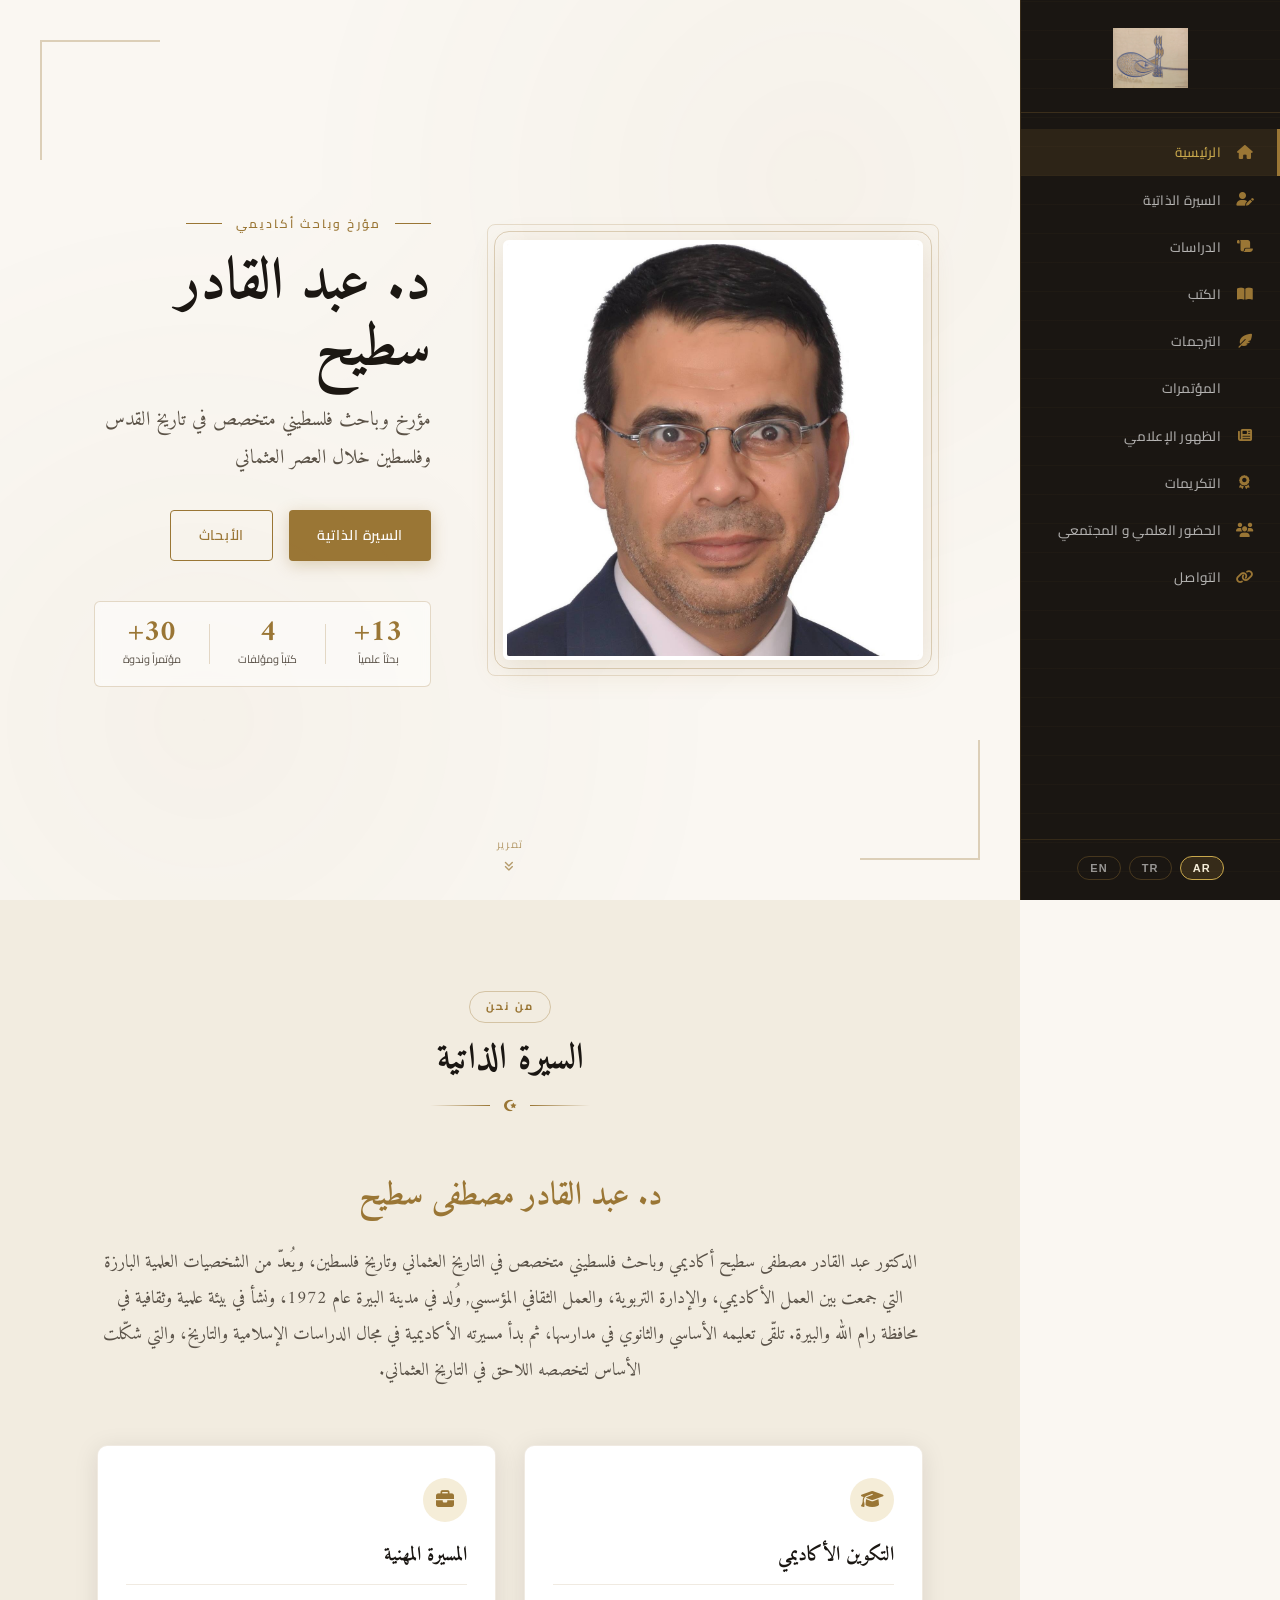
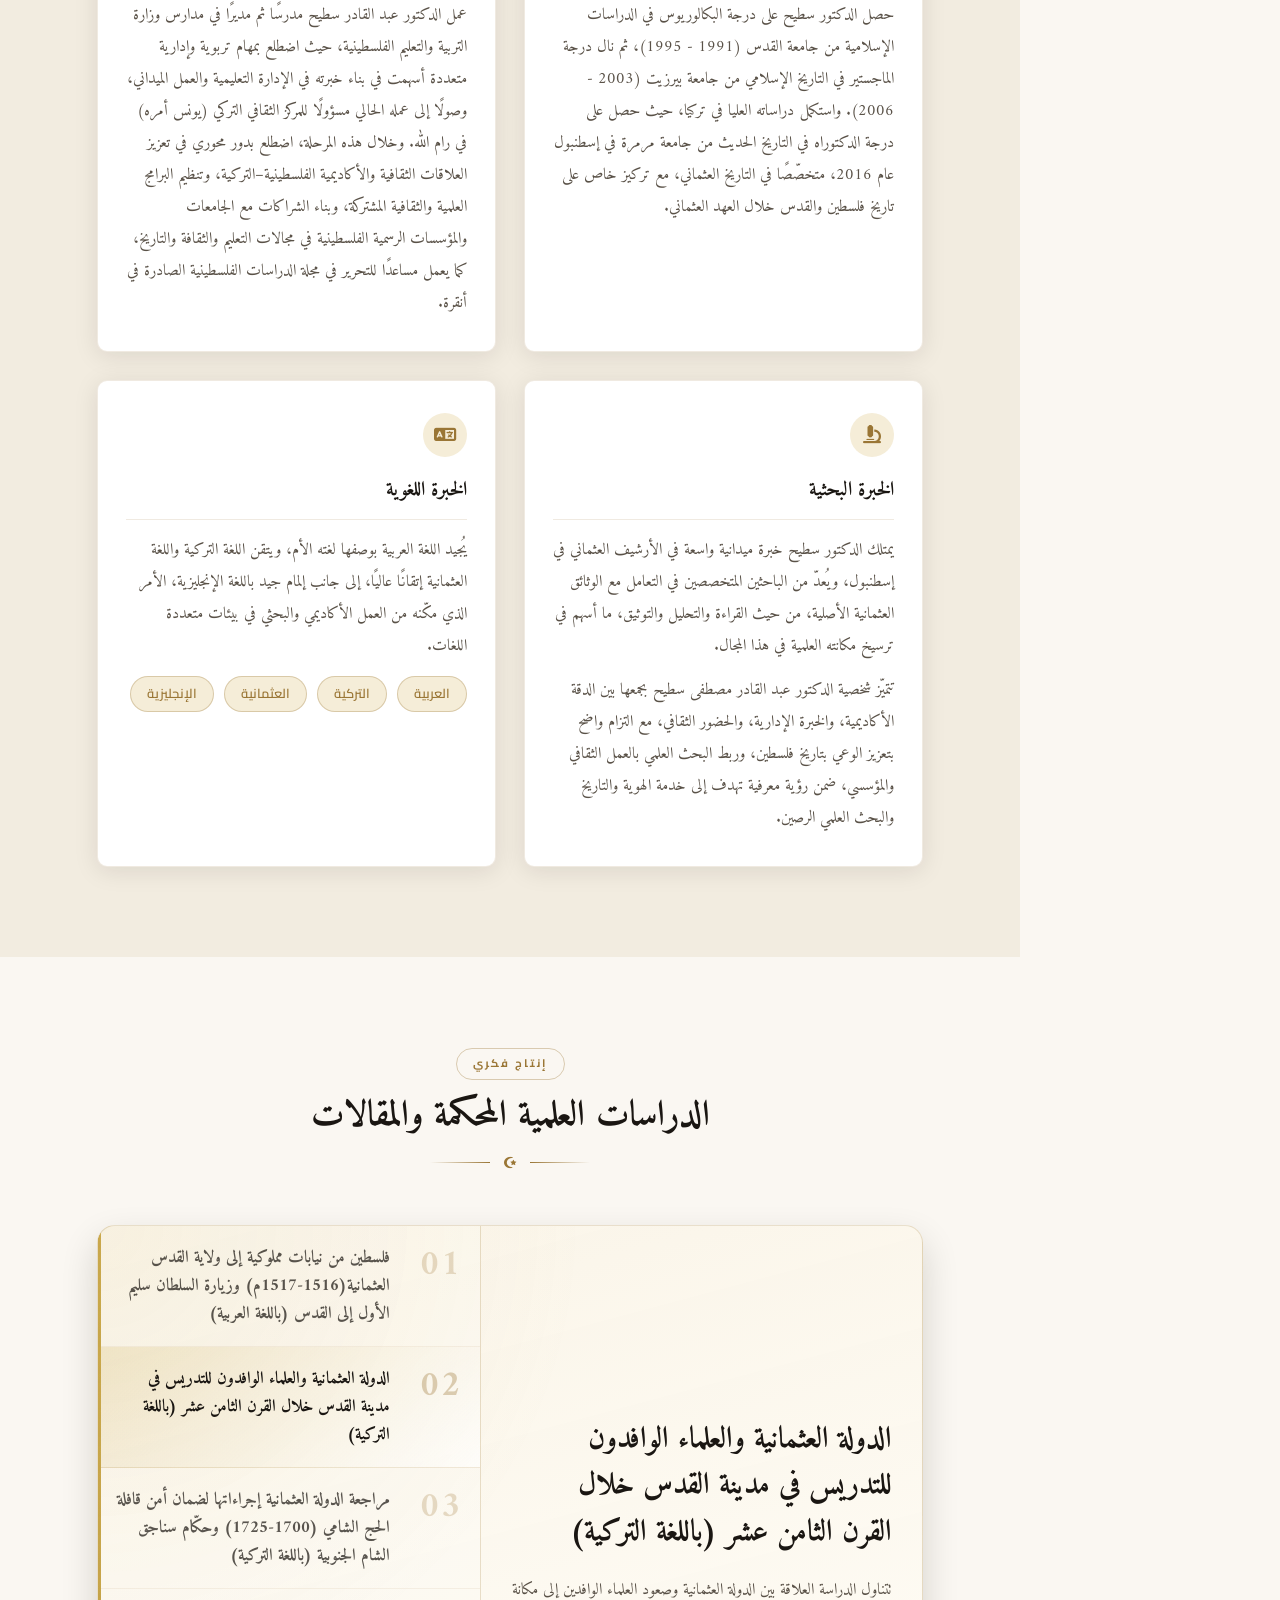
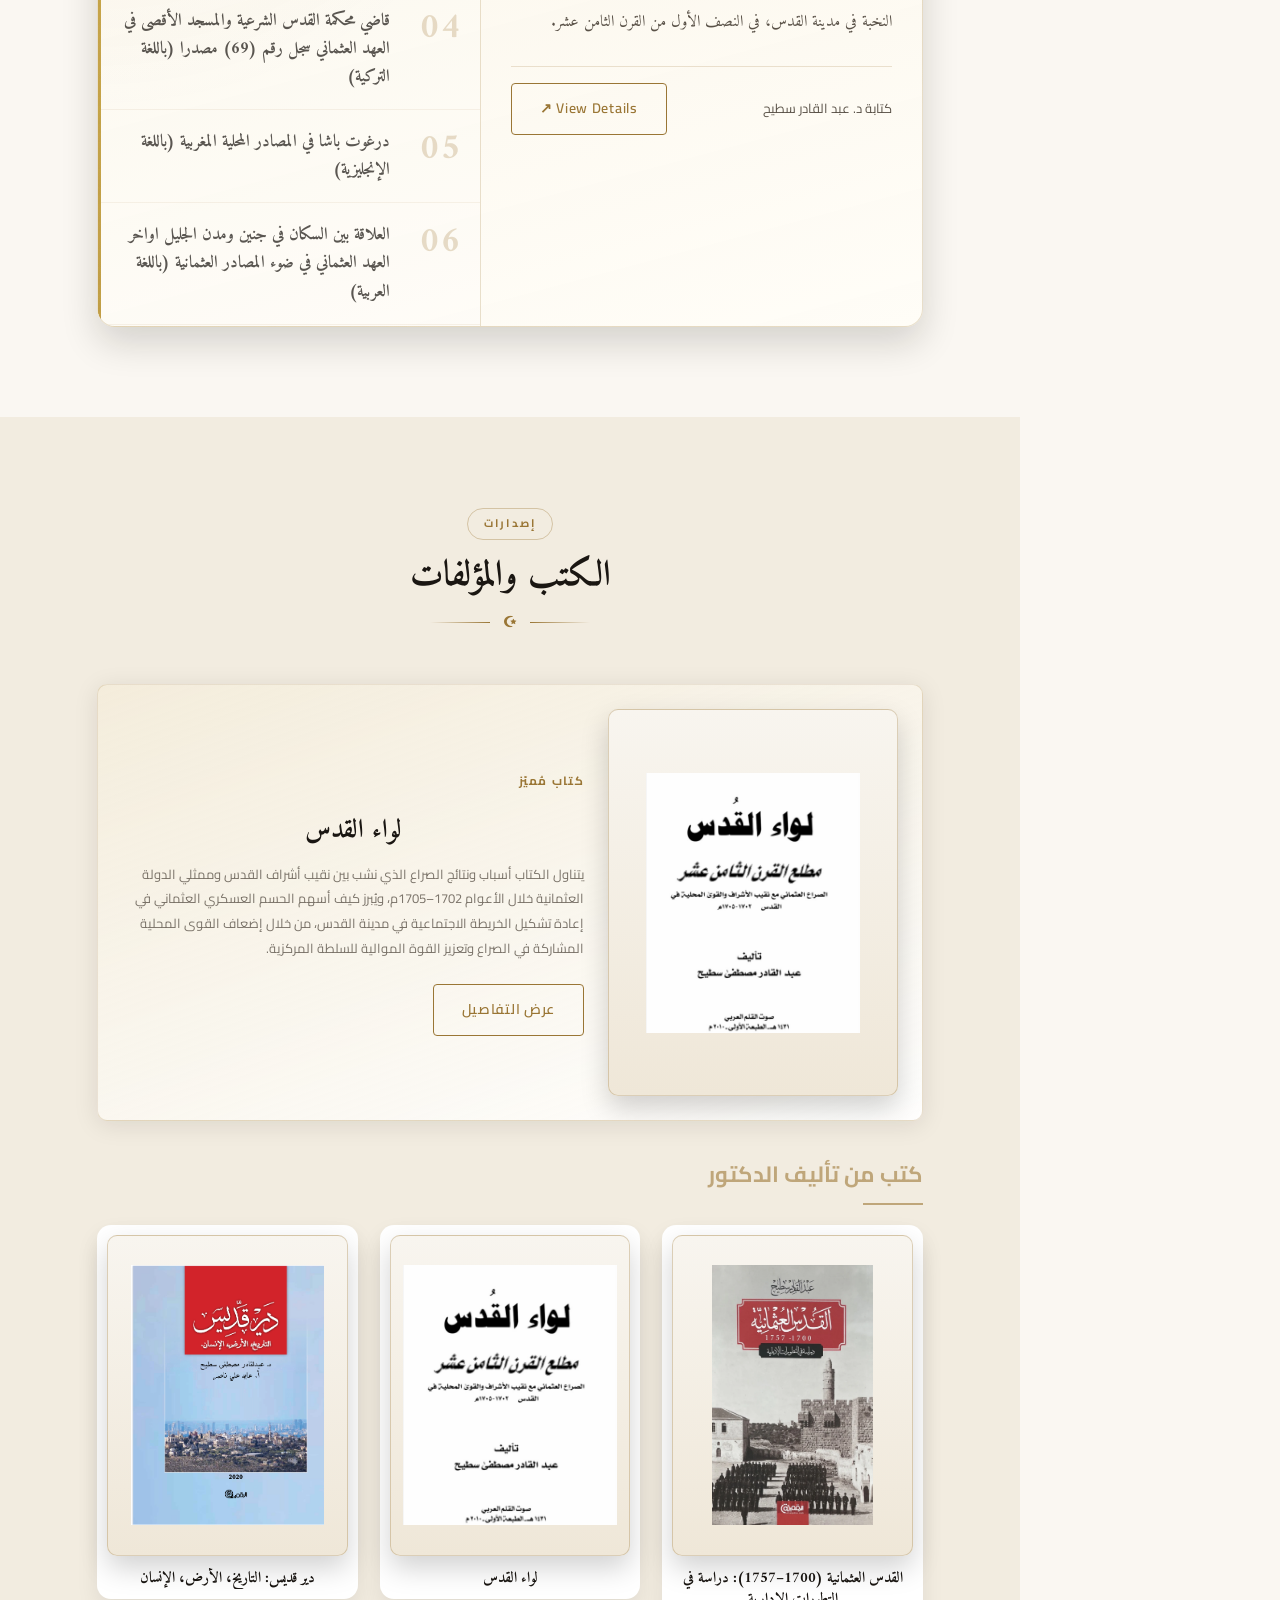
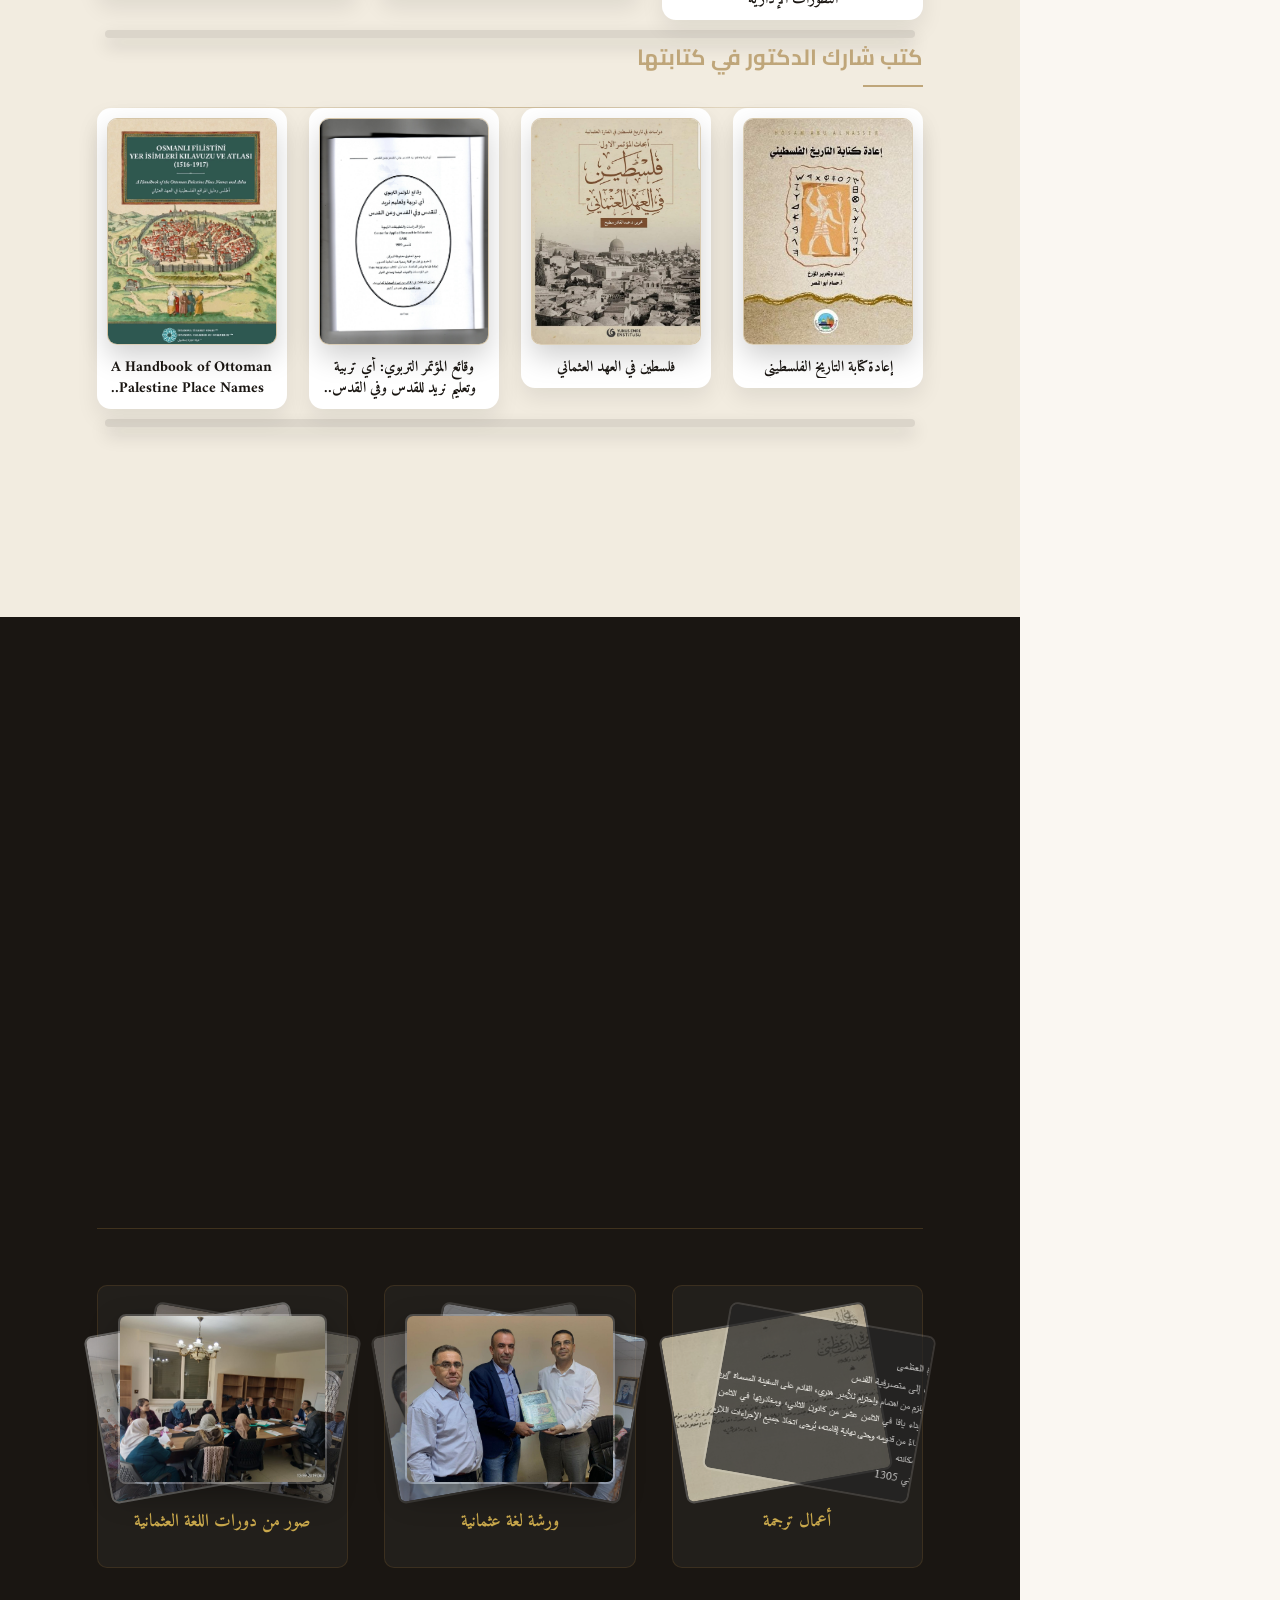
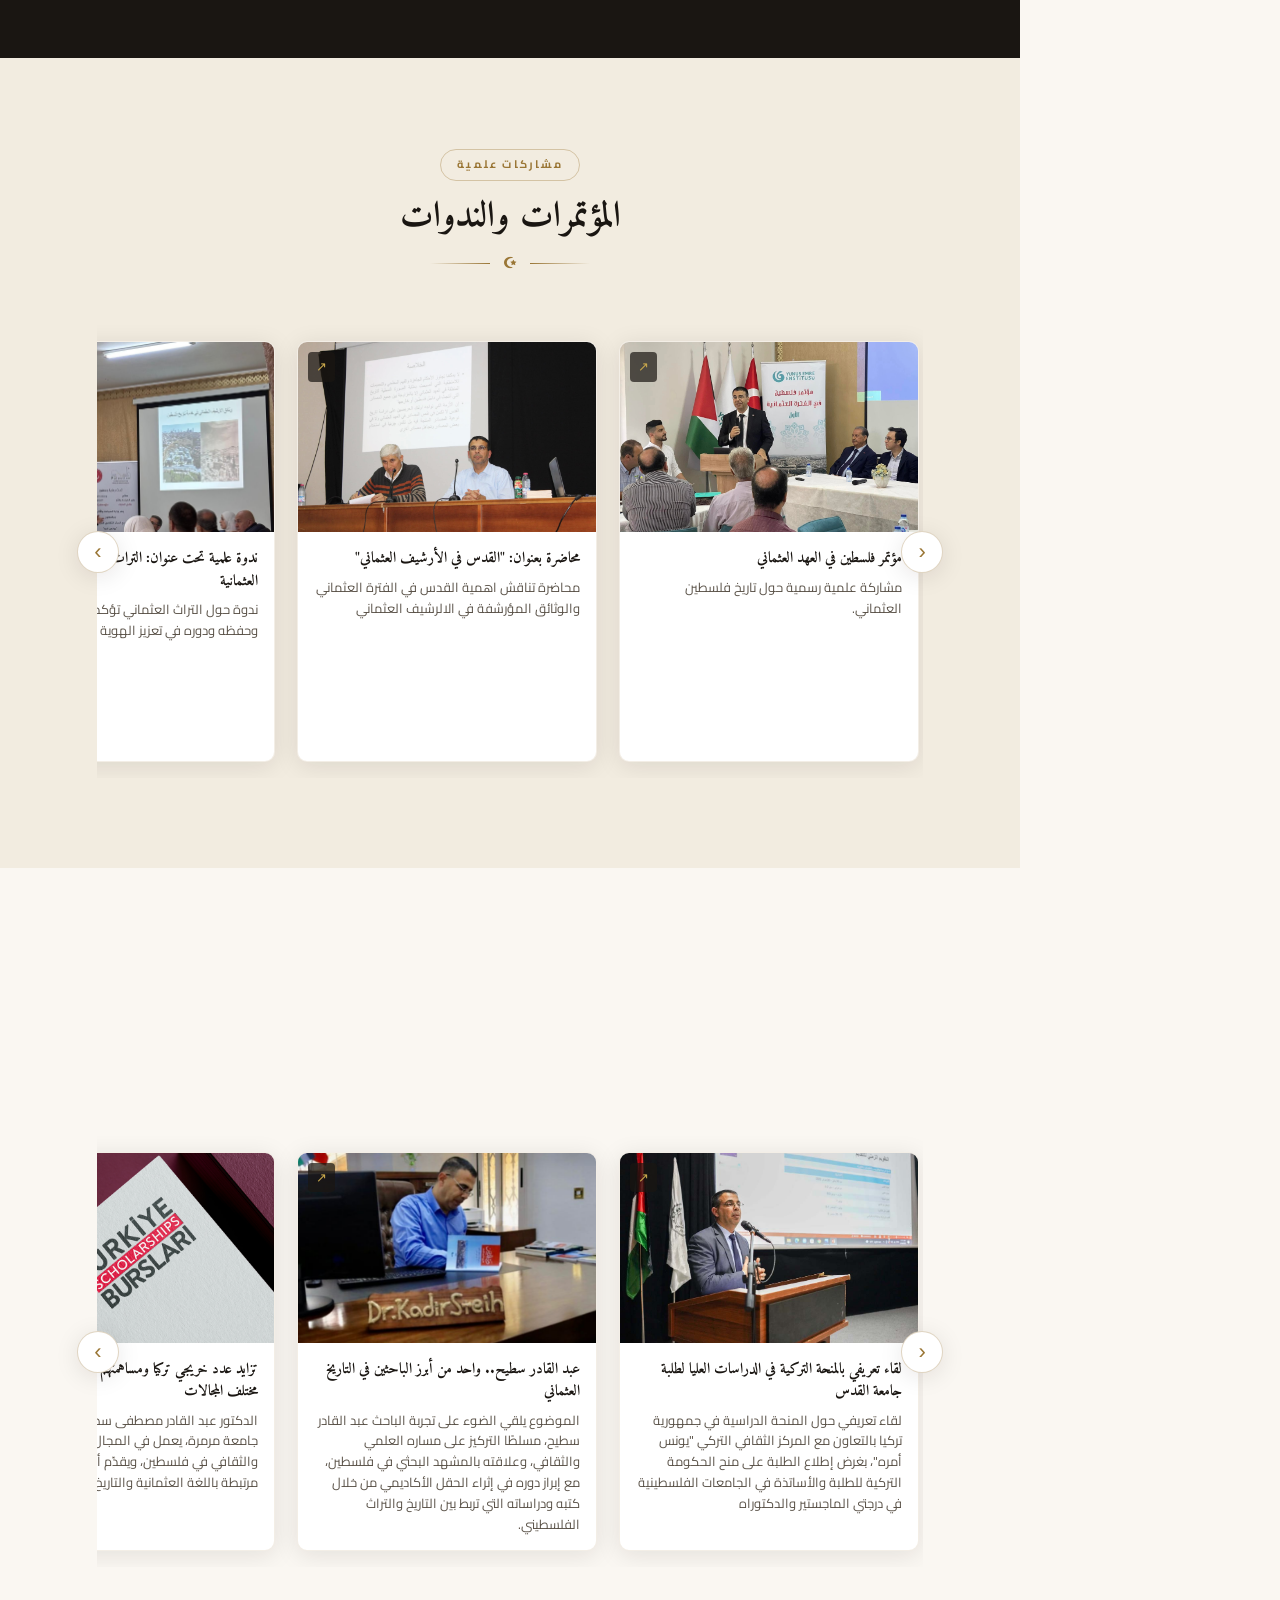
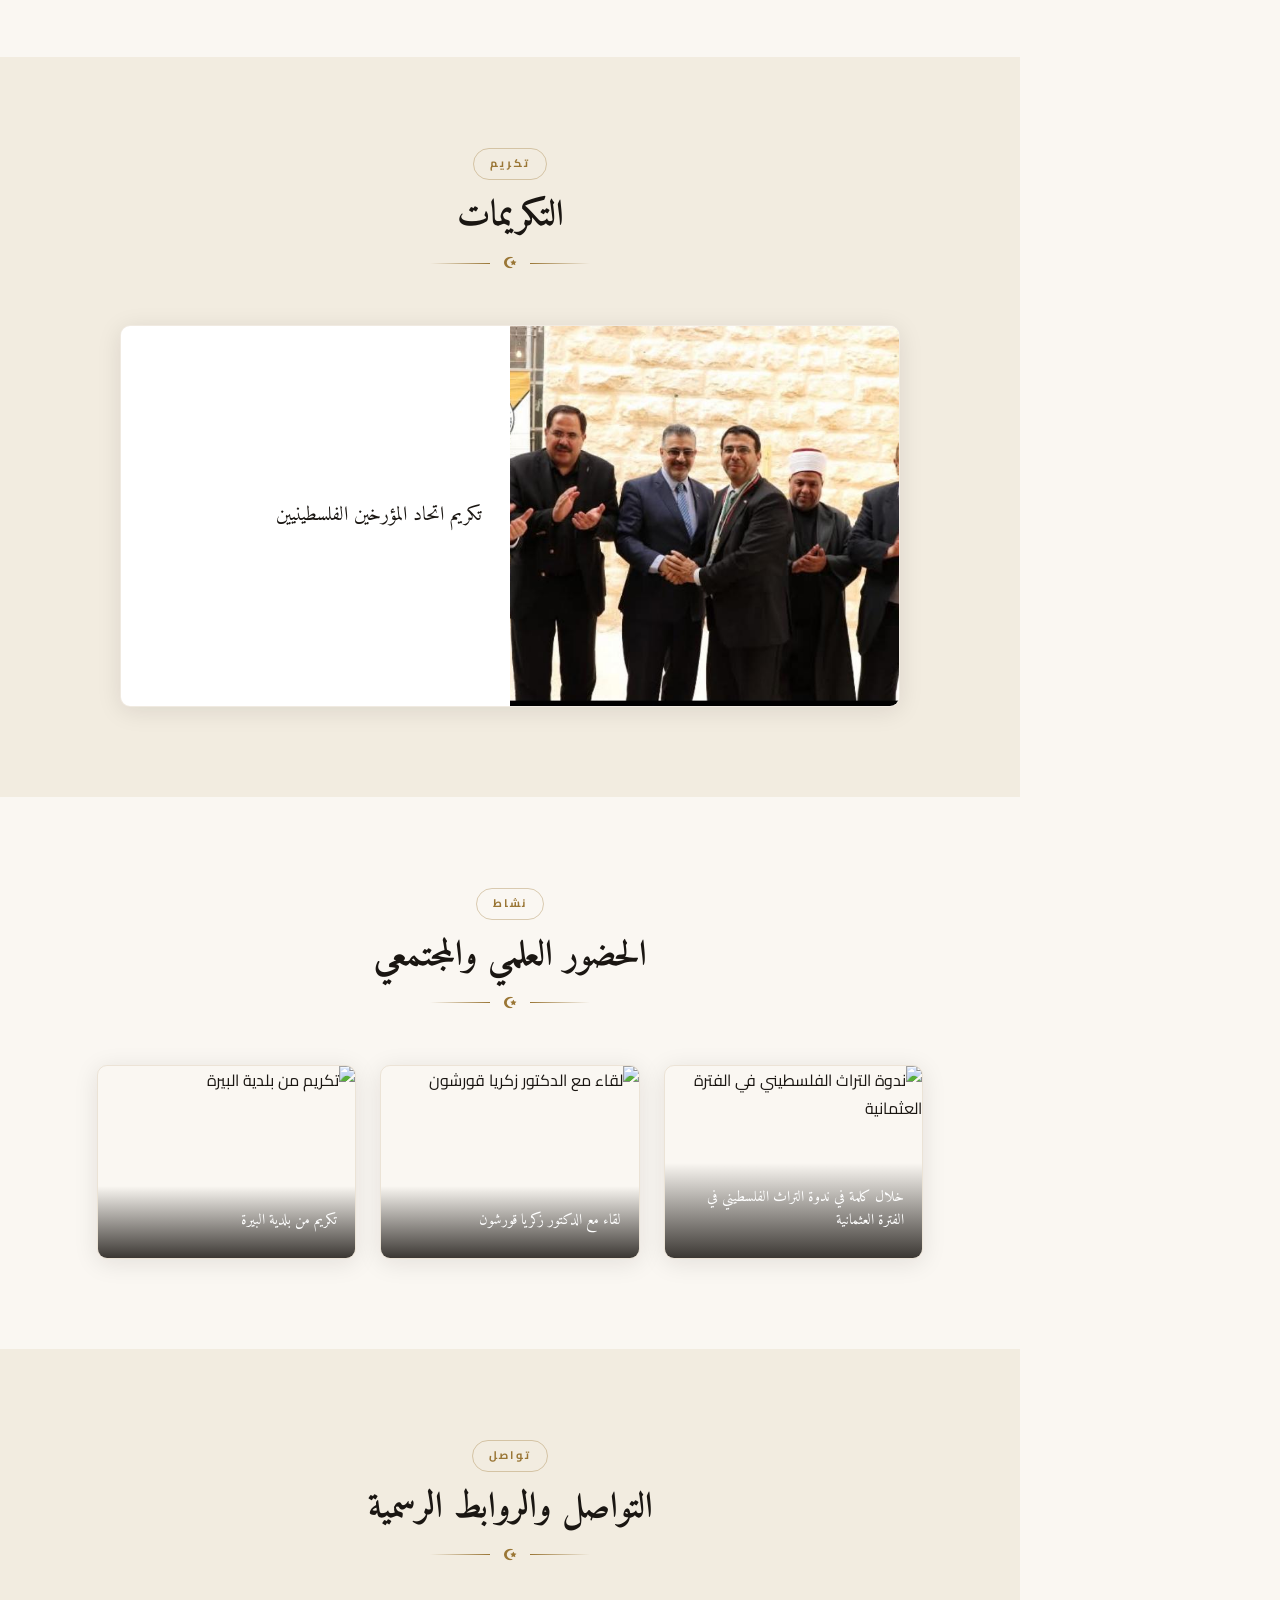
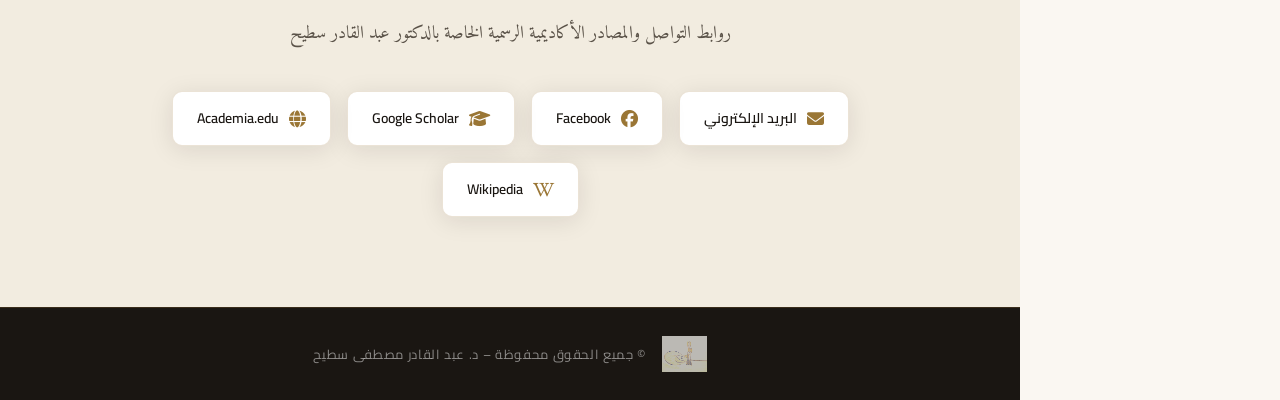
==== ar/index.html @ 8f047064 "abdalqadersteih" ====
<!DOCTYPE html>
<html lang="ar" dir="rtl">
<head>
  <meta charset="UTF-8">
  <meta name="viewport" content="width=device-width, initial-scale=1.0">
  <base href="../">
  <meta name="description" content="الموقع الرسمي للدكتور عبد القادر مصطفى سطيح، الباحث الفلسطيني المتخصص في التاريخ العثماني وتاريخ القدس وفلسطين.">
  <meta name="robots" content="index, follow">
  <meta name="keywords" content="عبد القادر سطيح, فلسطين, تاريخ, مؤرخ">
  <meta name="author" content="Dr Abdalqader Mustafa Steih">
  <link rel="icon" href="assets/favicon.ico">
  <title>د. عبد القادر مصطفى سطيح | باحث في التاريخ العثماني</title>
  <meta property="og:title" content="د. عبد القادر مصطفى سطيح">
  <meta property="og:description" content="باحث فلسطيني متخصص في التاريخ العثماني وتاريخ القدس وفلسطين.">
  <meta property="og:type" content="website">
  <meta property="og:image" content="https://upload.wikimedia.org/wikipedia/commons/thumb/6/62/Abdalqader_steih.jpg/330px-Abdalqader_steih.jpg">
  <meta property="og:url" content="https://abdalqadersteih.com/">
  <meta property="og:site_name" content="Dr Abdalqader Steih">
  <meta property="og:locale" content="ar_AR">
  <link rel="canonical" href="https://abdalqadersteih.com/">
  <link rel="alternate" hreflang="ar" href="https://abdalqadersteih.com/">
  <link rel="alternate" hreflang="en" href="https://abdalqadersteih.com/en/">
  <link rel="alternate" hreflang="tr" href="https://abdalqadersteih.com/tr/">
  <link rel="alternate" hreflang="x-default" href="https://abdalqadersteih.com/">
  <meta name="twitter:card" content="summary_large_image">
  <meta name="twitter:title" content="د. عبد القادر مصطفى سطيح | باحث في التاريخ العثماني">
  <meta name="twitter:description" content="الموقع الرسمي للدكتور عبد القادر مصطفى سطيح، الباحث الفلسطيني المتخصص في التاريخ العثماني وتاريخ القدس وفلسطين.">
  <meta name="twitter:image" content="https://upload.wikimedia.org/wikipedia/commons/thumb/6/62/Abdalqader_steih.jpg/330px-Abdalqader_steih.jpg">
  <link rel="stylesheet" href="https://cdnjs.cloudflare.com/ajax/libs/font-awesome/6.5.1/css/all.min.css">
  <link rel="preconnect" href="https://fonts.googleapis.com">
  <link rel="preconnect" href="https://fonts.gstatic.com" crossorigin>
  <link href="https://fonts.googleapis.com/css2?family=Amiri:ital,wght@0,400;0,700;1,400&family=Cairo:wght@300;400;600;700&display=swap" rel="stylesheet">
   <link rel="stylesheet" href="css/style.css">

    <script type="application/ld+json">
  {
    "@context": "https://schema.org",
    "@type": "Person",
    "name": "د. عبد القادر مصطفى سطيح",
    "alternateName": "Dr Abdalqader Mustafa Steih",
    "jobTitle": "مؤرخ وباحث في التاريخ العثماني",
    "description": "مؤرخ فلسطيني متخصص في التاريخ العثماني وتاريخ القدس وفلسطين.",
    "birthDate": "1972",
    "birthPlace": "Al-Bireh, Palestine",
    "worksFor": {
      "@type": "Organization",
      "name": "Yunus Emre Institute"
    },
    "knowsLanguage": ["Arabic", "Turkish", "Ottoman Turkish", "English"],
    "sameAs": ["https://marmara.academia.edu/AbdalqaderSteih","https://www.researchgate.net/scientific-contributions/Abdalqader-Steih-2304380427", "https://scholar.google.com/citations?user=nnhFg1UAAAAJ&hl" , "https://ar.wikipedia.org/wiki/%D8%B9%D8%A8%D8%AF_%D8%A7%D9%84%D9%82%D8%A7%D8%AF%D8%B1_%D9%85%D8%B5%D8%B7%D9%81%D9%89_%D8%B9%D8%A8%D8%AF%D8%A7%D9%84%D9%84%D9%87_%D8%B3%D8%B7%D9%8A%D8%AD"]

    "url": "https://abdalqadersteih.com/ar/"
  }
  </script>
  <script>
  window.__SITE_LOCALE = "ar";
</script>

</head>

<body class="locale-pending">

<!-- ================= SIDEBAR NAV ================= -->
<aside class="sidebar" id="sidebar">
  <div class="sidebar-brand">
    <img src="assets/tagra.webp" loading="lazy" alt="Ottoman Tughra" class="sidebar-tughra">
  </div>

  <nav class="sidebar-nav">
    <a href="#hero" class="nav-link active" data-section="hero">
      <span class="nav-icon"><i class="fa-solid fa-house"></i></span>
      <span class="nav-label" data-key="nav_home">الرئيسية</span>
    </a>
    <a href="#biography" class="nav-link" data-section="biography">
      <span class="nav-icon"><i class="fa-solid fa-user-pen"></i></span>
      <span class="nav-label" data-key="nav_bio">السيرة الذاتية</span>
    </a>
    <a href="#research" class="nav-link" data-section="research">
      <span class="nav-icon"><i class="fa-solid fa-scroll"></i></span>
      <span class="nav-label" data-key="nav_research">الدراسات</span>
    </a>
    <a href="#books" class="nav-link" data-section="books">
      <span class="nav-icon"><i class="fa-solid fa-book-open"></i></span>
      <span class="nav-label" data-key="nav_books">الكتب</span>
    </a>
    <a href="#ottoman-workshops" class="nav-link" data-section="ottoman-workshops">
      <span class="nav-icon"><i class="fa-solid fa-feather-pointed"></i></span>
      <span class="nav-label" data-key="nav_ottoman">الترجمات</span>
    </a>
    <a href="#conferences" class="nav-link" data-section="conferences">
      <span class="nav-icon"><i class="fa-solid fa-podium"></i></span>
      <span class="nav-label" data-key="nav_conf">المؤتمرات</span>
    </a>
    <a href="#participations" class="nav-link" data-section="participations">
      <span class="nav-icon"><i class="fa-solid fa-newspaper"></i></span>
      <span class="nav-label" data-key="nav_media">الظهور الإعلامي</span>
    </a>
    <a href="#media" class="nav-link" data-section="media">
      <span class="nav-icon"><i class="fa-solid fa-award"></i></span>
      <span class="nav-label" data-key="nav_awards">التكريمات</span>
    </a>
    <a href="#activity" class="nav-link" data-section="activity">
      <span class="nav-icon"><i class="fa-solid fa-users"></i></span>
      <span class="nav-label" data-key="nav_activity">الحضور العلمي و المجتمعي</span>
    </a>
    <a href="#contact" class="nav-link" data-section="contact">
      <span class="nav-icon"><i class="fa-solid fa-link"></i></span>
      <span class="nav-label" data-key="nav_contact">التواصل</span>
    </a>
  </nav>

  <div class="sidebar-lang">
    <button class="lang" data-lang="ar">AR</button>
    <button class="lang" data-lang="tr">TR</button>
    <button class="lang" data-lang="en">EN</button>
  </div>
</aside>

<!-- Mobile topbar -->
<header class="topbar" id="topbar">
  <button class="burger" id="burgerBtn" aria-label="القائمة">
    <span></span><span></span><span></span>
  </button>
  <img src="assets/tagra.webp" loading="lazy" alt="Ottoman Tughra" class="topbar-logo">
  <div class="topbar-lang">
    <button class="lang" data-lang="ar">AR</button>
    <button class="lang" data-lang="tr">TR</button>
    <button class="lang" data-lang="en">EN</button>
  </div>
</header>

<!-- Mobile overlay -->
<div class="sidebar-overlay" id="sidebarOverlay"></div>

<!-- ================= MAIN WRAPPER ================= -->
<main class="main-content" id="mainContent">

<!-- ================= Hero ================= -->
<section id="hero" class="page-section hero-section">
  <div class="hero-bg-pattern"></div>
  <div class="container hero-grid">
    <div class="hero-image reveal-zoom">
      <div class="hero-image-frame">
        <img src="assets/abdalqader steih.webp" loading="lazy" alt="د. عبد القادر سطيح">
      </div>
      <div class="hero-image-ornament"></div>
    </div>
    <div class="hero-content reveal">
      <div class="hero-pretitle">
        <span class="ornament-line"></span>
        <span data-key="hero_pretitle">مؤرخ وباحث أكاديمي</span>
        <span class="ornament-line"></span>
      </div>
      <h1 data-key="hero_name">د. عبد القادر سطيح</h1>
      <p data-key="hero_desc">مؤرخ وباحث فلسطيني متخصص في تاريخ القدس وفلسطين خلال العصر العثماني</p>
      <div class="hero-cta">
        <a href="#biography" class="btn-gold">السيرة الذاتية</a>
        <a href="#research" class="btn-outline">الأبحاث</a>
      </div>
      <div class="hero-stats">
        <div class="stat-item">
          <span class="stat-num">13+</span>
          <span class="stat-lbl">بحثاً علمياً</span>
        </div>
        <div class="stat-divider"></div>
        <div class="stat-item">
          <span class="stat-num">4</span>
          <span class="stat-lbl">كتباً ومؤلفات</span>
        </div>
        <div class="stat-divider"></div>
        <div class="stat-item">
          <span class="stat-num">30+</span>
          <span class="stat-lbl">مؤتمراً وندوة</span>
        </div>
      </div>
    </div>
  </div>
  <div class="scroll-hint">
    <span>تمرير</span>
    <i class="fa-solid fa-angles-down"></i>
  </div>
</section>

<!-- ================= Biography ================= -->
<section id="biography" class="page-section biography-section">
  <div class="section-header reveal">
    <span class="section-tag" data-key="bio_tag">من نحن</span>
    <h2 class="section-title" data-key="bio_title">السيرة الذاتية</h2>
    <div class="title-ornament"><span></span><i class="fa-solid fa-star-and-crescent"></i><span></span></div>
  </div>

  <div class="bio-container">
    <div class="bio-intro-block reveal">
      <h3 class="bio-name" data-key="bio_name">د. عبد القادر مصطفى سطيح</h3>
      <p data-key="bio_intro_1">
        الدكتور عبد القادر مصطفى سطيح أكاديمي وباحث فلسطيني متخصص في التاريخ العثماني وتاريخ فلسطين، ويُعدّ من الشخصيات العلمية البارزة التي جمعت بين العمل الأكاديمي، والإدارة التربوية، والعمل الثقافي المؤسسي,
        وُلد في مدينة البيرة عام 1972، ونشأ في بيئة علمية وثقافية في محافظة رام الله والبيرة. تلقّى تعليمه الأساسي والثانوي في مدارسها، ثم بدأ مسيرته الأكاديمية في مجال الدراسات الإسلامية والتاريخ، والتي شكّلت الأساس لتخصصه اللاحق في التاريخ العثماني.
      </p>
    </div>

    <div class="bio-cards-grid">
      <div class="bio-card reveal-left">
        <div class="bio-card-icon"><i class="fa-solid fa-graduation-cap"></i></div>
        <h4 data-key="bio_academic_title">التكوين الأكاديمي</h4>
        <p data-key="bio_academic_text">
          حصل الدكتور سطيح على درجة البكالوريوس في الدراسات الإسلامية من جامعة القدس (1991 - 1995)، ثم نال درجة الماجستير في التاريخ الإسلامي من جامعة بيرزيت (2003 - 2006). واستكمل دراساته العليا في تركيا، حيث حصل على درجة الدكتوراه في التاريخ الحديث من جامعة مرمرة في إسطنبول عام 2016، متخصّصًا في التاريخ العثماني، مع تركيز خاص على تاريخ فلسطين والقدس خلال العهد العثماني.
        </p>
      </div>

      <div class="bio-card reveal">
        <div class="bio-card-icon"><i class="fa-solid fa-briefcase"></i></div>
        <h4 data-key="bio_career_title">المسيرة المهنية</h4>
        <p data-key="bio_career_1">
         عمل الدكتور عبد القادر سطيح مدرسًا ثم مديرًا في مدارس وزارة التربية والتعليم الفلسطينية، حيث اضطلع بمهام تربوية وإدارية متعددة أسهمت في بناء خبرته في الإدارة التعليمية والعمل الميداني، وصولًا إلى عمله الحالي مسؤولًا للمركز الثقافي التركي (يونس أمره) في رام الله. وخلال هذه المرحلة، اضطلع بدور محوري في تعزيز العلاقات الثقافية والأكاديمية الفلسطينية–التركية، وتنظيم البرامج العلمية والثقافية المشتركة، وبناء الشراكات مع الجامعات والمؤسسات الرسمية الفلسطينية في مجالات التعليم والثقافة والتاريخ، كما يعمل مساعدًا للتحرير في مجلة الدراسات الفلسطينية الصادرة في أنقرة.
        </p>
      </div>

      <div class="bio-card reveal-right">
        <div class="bio-card-icon"><i class="fa-solid fa-microscope"></i></div>
        <h4 data-key="bio_research_title">الخبرة البحثية</h4>
        <p data-key="bio_research_1">
          يمتلك الدكتور سطيح خبرة ميدانية واسعة في الأرشيف العثماني في إسطنبول، ويُعدّ من الباحثين المتخصصين في التعامل مع الوثائق العثمانية الأصلية، من حيث القراءة والتحليل والتوثيق، ما أسهم في ترسيخ مكانته العلمية في هذا المجال.
        </p>
        <p data-key="bio_profile_text">
          تتميّز شخصية الدكتور عبد القادر مصطفى سطيح بجمعها بين الدقة الأكاديمية، والخبرة الإدارية، والحضور الثقافي، مع التزام واضح بتعزيز الوعي بتاريخ فلسطين، وربط البحث العلمي بالعمل الثقافي والمؤسسي، ضمن رؤية معرفية تهدف إلى خدمة الهوية والتاريخ والبحث العلمي الرصين.
        </p>
      </div>

      <div class="bio-card bio-lang-card reveal">
        <div class="bio-card-icon"><i class="fa-solid fa-language"></i></div>
        <h4 data-key="bio_profile_title">الخبرة اللغوية</h4>
        <p data-key="bio_research_2">
          يُجيد اللغة العربية بوصفها لغته الأم، ويتقن اللغة التركية واللغة العثمانية إتقانًا عاليًا، إلى جانب إلمام جيد باللغة الإنجليزية، الأمر الذي مكّنه من العمل الأكاديمي والبحثي في بيئات متعددة اللغات.
        </p>
        <div class="lang-badges">
          <span class="lang-badge">العربية</span>
          <span class="lang-badge">التركية</span>
          <span class="lang-badge">العثمانية</span>
          <span class="lang-badge">الإنجليزية</span>
        </div>
      </div>
    </div>

    <div class="research-panel" data-research-panel aria-hidden="true">
      <div class="research-panel-card">
        <div class="research-panel-head">
          <h3 class="research-panel-title" data-research-panel-title></h3>
          <button class="research-panel-close" type="button" data-research-panel-close aria-label="Close">×</button>
        </div>
        <p class="research-panel-desc" data-research-panel-desc></p>
        <div class="research-panel-meta" data-research-panel-tags></div>
        <a class="btn-outline research-panel-cta" data-research-panel-link href="#" target="_blank" rel="noopener noreferrer">View Full Research</a>
      </div>
    </div>
  </div>
</section>


<!-- ================= Research ================= -->
<section id="research" class="page-section research-section">
  <div class="section-header reveal">
    <span class="section-tag" data-key="research_tag">إنتاج فكري</span>
    <h2 class="section-title" data-key="research_section_title">الدراسات العلمية المحكمة والمقالات</h2>
    <div class="title-ornament"><span></span><i class="fa-solid fa-star-and-crescent"></i><span></span></div>
  </div>

  <div class="container">
    <div class="research-folio reveal" data-research-folio>
      <article class="research-content-panel" data-research-content-panel>
        <div class="research-content-inner">
          <div class="research-content-fade" data-research-fade>
            <h3 class="research-content-title" data-research-content-title></h3>
            <p class="research-content-desc" data-research-content-desc></p>
            <footer class="research-content-footer">
              <small class="research-content-author" data-research-content-author></small>
              <a class="btn-outline research-content-cta" data-research-content-link href="#" target="_blank" rel="noopener noreferrer">View Details ↗</a>
            </footer>
          </div>
        </div>
      </article>

      <div class="research-index-panel" data-research-index-panel>
        <div class="research-list">

      <a class="research-item reveal" href="https://journals.ku.edu.kw/ajh/index.php/ajh/article/view/2981" target="_blank" rel="noopener noreferrer">
        <div class="research-num">01</div>
        <div class="research-body">
          <h3 data-key="r1_title">فلسطين من نيابات مملوكية إلى ولاية القدس العثمانية(1516-1517م) وزيارة السلطان سليم الأول إلى القدس (باللغة العربية)</h3>
          <p data-key="r1_desc">تتناول الدراسة انتقال المنطقة الجنوبية من بلاد الشام، من السيادة المملوكية إلى السيادة العثمانية، والتغييرات في التقسيمات الإدارية التي رافقت هذا الانتقال، وتتابع مرور السلطان العثماني سليم الأول بالمنطقة وزيارته إلى مدينة القدس، وتحاول شرح الرسائل التي حملتها في طياتها تلك الزيارة.</p>
          <div class="research-footer">
            <small class="research-source" data-key="r1_source">كتابة د. عبد القادر سطيح</small>
            <span class="research-link" data-key="research_link">ملخص الدراسة ↗</span>
          </div>
        </div>
      </a>

      <a class="research-item reveal" href="https://www.academia.edu/71305258/" target="_blank" rel="noopener noreferrer">
        <div class="research-num">02</div>
        <div class="research-body">
          <h3 data-key="r2_title">الدولة العثمانية والعلماء الوافدون للتدريس في مدينة القدس خلال القرن الثامن عشر (باللغة التركية)</h3>
          <p data-key="r2_desc">تتناول الدراسة العلاقة بين الدولة العثمانية وصعود العلماء الوافدين إلى مكانة النخبة في مدينة القدس، في النصف الأول من القرن الثامن عشر.</p>
          <div class="research-footer">
            <small class="research-source" data-key="r2_source">كتابة د. عبد القادر سطيح</small>
            <span class="research-link" data-key="research_link">ملخص الدراسة ↗</span>
          </div>
        </div>
      </a>

      <a class="research-item reveal" href="https://dergipark.org.tr/tr/pub/osmed/article/1446534" target="_blank" rel="noopener noreferrer">
        <div class="research-num">03</div>
        <div class="research-body">
          <h3 data-key="r3_title">مراجعة الدولة العثمانية إجراءاتها لضمان أمن قافلة الحج الشامي (1700-1725) وحكّام سناجق الشام الجنوبية (باللغة التركية)</h3>
          <p data-key="r3_desc">تتناول الدراسة مراجعات الدولة لإجراءاتها من أجل تأمين قافلة الحج الشامي في الفترة (1700-1725)، والأسباب التي دفعتها للقيام بذلك، وما ترتب عليها من نتائج على حكّام سناجق الشام الجنوبية.</p>
          <div class="research-footer">
            <small class="research-source" data-key="r3_source">كتابة د. عبد القادر سطيح</small>
            <span class="research-link" data-key="research_link">ملخص الدراسة ↗</span>
          </div>
        </div>
      </a>

      <a class="research-item reveal" href="https://dergipark.org.tr/tr/pub/fsmia/article/1408476" target="_blank" rel="noopener noreferrer">
        <div class="research-num">04</div>
        <div class="research-body">
          <h3 data-key="r4_title">قاضي محكمة القدس الشرعية والمسجد الأقصى في العهد العثماني سجل رقم (69) مصدرا (باللغة التركية)</h3>
          <p data-key="r4_desc">تتناول الدراسة سلطة القاضي في المسجد الأقصى والصلاحيات التي منحتها الدولة له على أصحاب الوظائف الذين جلهم من الأهالي المحليين وعلى الأموال التي تم تخصيصها لدفع رواتب الموظفين والإنفاق على مصالح المسجد.</p>
          <div class="research-footer">
            <small class="research-source" data-key="r4_source">بالمشاركة مع ابراهيم ربايعة</small>
            <span class="research-link" data-key="research_link">ملخص الدراسة ↗</span>
          </div>
        </div>
      </a>

      <a class="research-item reveal" href="https://www.academia.edu/37258727/" target="_blank" rel="noopener noreferrer">
        <div class="research-num">05</div>
        <div class="research-body">
          <h3 data-key="r5_title">درغوت باشا في المصادر المحلية المغربية (باللغة الإنجليزية)</h3>
          <p data-key="r5_desc">تتناول الدراسة استقرار درغوت باشا بعد منتصف القرن السادس عشر في الأراضي الليبية والتونسية، ومساهمته في إحداث تغييرات عمرانية واجتماعية، بالإضافة الى مشاريع توطين جعلت الوجود العثماني ملموسا في المنطقة.</p>
          <div class="research-footer">
            <small class="research-source" data-key="r5_source">كتابة د. عبد القادر سطيح</small>
            <span class="research-link" data-key="research_link">ملخص الدراسة ↗</span>
          </div>
        </div>
      </a>

      <a class="research-item reveal" href="https://www.academia.edu/37258731/" target="_blank" rel="noopener noreferrer">
        <div class="research-num">06</div>
        <div class="research-body">
          <h3 data-key="r6_title">العلاقة بين السكان في جنين ومدن الجليل اواخر العهد العثماني في ضوء المصادر العثمانية (باللغة العربية)</h3>
          <p data-key="r6_desc">تتناول الدراسة طبيعة العلاقة التي جمعت بين السكان في مدينة جنين والمراكز الكبرى في منطقة الجليل (عكا وحيفا وصفد وطبرية والناصرة)، وتظهر التركيبة السكانية لهذه المدن، وكيف توزعت على أحيائها، وتطرقت إلى الصلات الاجتماعية التي جمعت بينهم والتوتر الذي حدث في العلاقة بين أبناء المنطقة أواخر العهد العثماني وأسبابه</p>
          <div class="research-footer">
            <small class="research-source" data-key="r6_source">كتابة د. عبد القادر سطيح</small>
            <span class="research-link" data-key="research_link">ملخص الدراسة ↗</span>
          </div>
        </div>
      </a>

      <a class="research-item reveal" href="https://www.academia.edu/37258733/" target="_blank" rel="noopener noreferrer">
        <div class="research-num">07</div>
        <div class="research-body">
          <h3 data-key="r7_title">الوثائق العثمانية في الاراضي الفلسطينة (باللغة الانجليزية)</h3>
          <p data-key="r7_desc">تتناول هذه الدراسة الوثائق العثمانية في الأراضي الفلسطينية التي خلّفتها الدولة العثمانية بعد انسحابها من المنطقة، والصادرة عن مؤسسات متعددة مثل المحاكم الشرعية، والمحاكم النظامية، ومجالس البلديات، وإدارات الأراضي. وتركّز على واقع هذه الوثائق من حيث أماكن حفظها، وتوزيعها الجغرافي، والجهود المبذولة لجمعها وصيانتها، مبيّنة أنها مبعثرة في مواقع ودول مختلفة، مع ضعف واضح في آليات الحفاظ المؤسسي عليها.</p>
          <div class="research-footer">
            <small class="research-source" data-key="r7_source">كتابة د. عبد القادر سطيح</small>
            <span class="research-link" data-key="research_link">ملخص الدراسة ↗</span>
          </div>
        </div>
      </a>

      <a class="research-item reveal" href="https://www.academia.edu/37258732" target="_blank" rel="noopener noreferrer">
        <div class="research-num">08</div>
        <div class="research-body">
          <h3 data-key="r8_title">الفلسطينيون في الثورة العربية الكبرى (باللغة التركية)</h3>
          <p data-key="r8_desc">تُركّز الدراسة على دور الفلسطينيين في الثورة العربية، وتبحث في علاقتهم بالجمعيات القومية العربية خلال تلك الفترة، مستخدمة مصادر عربية وتركيزًا على مدى مشاركة الفلسطينيين في تلك الحركات. وتبيّن أن بعض الفلسطينيين انخرطوا في جمعيات قومية لمواجهة المخاطر الإقليمية بينما لم يشارك جمهورهم بشكل موحّد في الثورة نفسها.</p>
          <div class="research-footer">
            <small class="research-source" data-key="r8_source">بالمشاركة مع د. نسليهان كوران</small>
            <span class="research-link" data-key="research_link">ملخص الدراسة ↗</span>
          </div>
        </div>
      </a>

      <a class="research-item reveal" href="https://www.academia.edu/71311136" target="_blank" rel="noopener noreferrer">
        <div class="research-num">09</div>
        <div class="research-body">
          <h3 data-key="r9_title">مشاريع الاستيطان الأجنبية في فلسطين أواخر العهد العثماني والعلاقات بين السكان (سنجق عكا نموذجاً) (باللغة التركية)</h3>
          <p data-key="r9_desc">تتناول الدراسة المشاريع الاستيطانية التي ظهرت في سنجق عكا أواخر العهد العثماني، والجهات الداعمة لها، والإجراءات التي اتخذتها الدولة لوقف هذه المشاريع، ثم انتقلت لمناقشة الآثار التي تركتها هذه المشاريع في علاقات السكان المحليين، بمقارنة ما كانت عليه العلاقات قبل الاستيطان وبعده، في محاولة لكشف الظروف والملابسات التي أحاطت بقيام هذه المشاريع ومدى نجاحها أو فشلها.</p>
          <div class="research-footer">
            <small class="research-source" data-key="r9_source">كتابة د. عبد القادر سطيح</small>
            <span class="research-link" data-key="research_link">ملخص الدراسة ↗</span>
          </div>
        </div>
      </a>

      <a class="research-item reveal" href="https://www.researchgate.net/publication/349462510" target="_blank" rel="noopener noreferrer">
        <div class="research-num">10</div>
        <div class="research-body">
          <h3 data-key="r10_title">علاقة ثورة العرب عام 1916 بالجمعيات القومية العربية، وصلة الفلسطينيين بالجمعيات وبالتمرد (باللغة التركية)</h3>
          <p data-key="r10_desc">تناول البحث ثورة العرب عام 1916 وعلاقتها بالحركات القومية العربية المنظمة، ويركّز على دور الفلسطينيين في هذه الجمعيات وصلتهم السياسية والتنظيمية بالثورة، ويحلّل تأثير هذه العلاقات على تشكّل الوعي القومي والنشاط السياسي في فلسطين آنذاك.</p>
          <div class="research-footer">
            <small class="research-source" data-key="r10_source">بالمشاركة مع د. نسليهان كوران</small>
            <span class="research-link" data-key="research_link">ملخص الدراسة ↗</span>
          </div>
        </div>
      </a>

      <a class="research-item reveal" href="https://www.academia.edu/78481982/" target="_blank" rel="noopener noreferrer">
        <div class="research-num">11</div>
        <div class="research-body">
          <h3 data-key="r11_title">الدولة العثمانية والقوى المحلية في سنجق القدس في النصف الاول من القرن الثامن عشر، العلاقة بين المركز والاطراف (باللغة التركية)</h3>
          <p data-key="r11_desc">تتناول الدراسة الإجراءات التي اتخذتها الدولة في النصف الأول من القرن الثامن عشر بهدف الزام جميع القوى المحلية في سنجق القدس بأدوارها، وكسب تعاون هذه القوى مع ممثليها؛ لتسهيل عملهم في إدارة السنجق، كما تبحث في النتائج والاثار التي ترتبت على هذه الإجراءات والتي امتد تأثيرها الى الفترات اللاحقة</p>
          <div class="research-footer">
            <small class="research-source" data-key="r11_source">كتابة د. عبد القادر سطيح</small>
            <span class="research-link" data-key="research_link">ملخص الدراسة ↗</span>
          </div>
        </div>
      </a>

      <a class="research-item reveal" href="https://www.researchgate.net/publication/388582626_Ottoman_inspirations_in_Palestinian_Cuisine" target="_blank" rel="noopener noreferrer">
        <div class="research-num">12</div>
        <div class="research-body">
          <h3 data-key="r12_title">التأثيرات العثمانية في المطبخ الفلسطيني (باللغة الانجليزية)</h3>
          <p data-key="r12_desc">تتناول الدراسة التأثيرات التي تركها المطبخ العثماني في المطبخ الفلسطيني</p>
          <div class="research-footer">
            <small class="research-source" data-key="r12_source">بالمشاركة مع أوزدن أوزدمير</small>
            <span class="research-link" data-key="research_link">ملخص الدراسة ↗</span>
          </div>
        </div>
      </a>

      <a class="research-item reveal" href="https://www.palestineremembered.com/GeoPoints/Dayr_Qaddis_7595/Article_32022.html" target="_blank" rel="noopener noreferrer">
        <div class="research-num">13</div>
        <div class="research-body">
          <h3 data-key="r13_title">نسب عائلة سطيح في فلسطين</h3>
          <p data-key="r13_desc">بحث توثيقي في نسب عائلة سطيح اعتمادًا على المصادر التاريخية.</p>
          <div class="research-footer">
            <small class="research-source" data-key="r13_source">كتابة د. عبد القادر سطيح</small>
            <span class="research-link" data-key="research_link">ملخص الدراسة ↗</span>
          </div>
        </div>
      </a>

        </div>
      </div>
    </div>
  </div>
</section>


<!-- ================= Books ================= -->
<section id="books" class="page-section books-section">
  <div class="section-header reveal">
    <span class="section-tag" data-key="books_tag">إصدارات</span>
    <h2 class="section-title" data-key="books_section_title">الكتب والمؤلفات</h2>
    <div class="title-ornament"><span></span><i class="fa-solid fa-star-and-crescent"></i><span></span></div>
  </div>

  <div class="container">
    <div class="bookshelf" data-bookshelf>
      <!-- Featured Book Showcase (auto-rotating) -->
      <article class="shelf-featured reveal" data-showcase>
        <div class="shelf-featured-frame shelf-showcase" data-showcase-frame>
          <a class="shelf-cover" data-showcase-link href="https://ibharbooks.com/products/%D8%A7%D9%84%D9%82%D8%AF%D8%B3-%D8%A7%D9%84%D8%B9%D8%AB%D9%85%D8%A7%D9%86%D9%8A%D8%A9" target="_blank" rel="noopener noreferrer">
            <img data-showcase-img src="assets/osmanli.webp" loading="lazy" alt="القدس العثمانية">
          </a>
          <div class="shelf-featured-meta" data-showcase-content>
            <div class="shelf-kicker">كتاب مُميّز</div>
            <h3 class="shelf-title" data-showcase-title data-key="b1_title">القدس العثمانية (1700–1757): دراسة في التطورات الإدارية</h3>
            <p class="shelf-pub" data-showcase-pub>معلومات النشر</p>
            <p class="shelf-snippet" data-showcase-snippet data-key="b1_desc">تناول الكتاب الفترة الممتدة بين عامي 1700–1757م، وما شهدته مدينة القدس خلالها من أحداث. ويبرز الفصل الأول المراجعات التي أجرتها الدولة العثمانية في إدارة سنجق القدس، والتي انصبت في مجملها على البحث عن حلول للمشكلات المتعددة التي واجهت قافلة الحج الشامي في أواخر القرن السابع عشر. أما الفصل الثاني فيتناول الأساليب التي اعتمدتها الدولة لاحتواء القوى المحلية، في حين خُصِّص الفصل الثالث لإبراز الجهود المكثفة التي بذلتها الدولة العثمانية للحفاظ على التوازن بين الطوائف المسيحية في سنجق القدس.</p>
            <div class="shelf-actions">
              <a class="btn-outline" data-showcase-cta href="https://ibharbooks.com/products/%D8%A7%D9%84%D9%82%D8%AF%D8%B3-%D8%A7%D9%84%D8%B9%D8%AB%D9%85%D8%A7%D9%86%D9%8A%D8%A9" target="_blank" rel="noopener noreferrer">عرض التفاصيل</a>
            </div>
          </div>

          

          <!-- Full Details Overlay (hover/tap) -->
          <div class="showcase-overlay" data-showcase-overlay aria-hidden="true">
            <div class="showcase-overlay-inner">
              <h4 data-showcase-otitle data-key="b1_title">القدس العثمانية (1700–1757): دراسة في التطورات الإدارية</h4>
              <p class="showcase-oline" data-showcase-opub>معلومات النشر</p>
              <p class="showcase-oline" data-showcase-odesc data-key="b1_desc">تناول الكتاب الفترة الممتدة بين عامي 1700–1757م، وما شهدته مدينة القدس خلالها من أحداث. ويبرز الفصل الأول المراجعات التي أجرتها الدولة العثمانية في إدارة سنجق القدس، والتي انصبت في مجملها على البحث عن حلول للمشكلات المتعددة التي واجهت قافلة الحج الشامي في أواخر القرن السابع عشر. أما الفصل الثاني فيتناول الأساليب التي اعتمدتها الدولة لاحتواء القوى المحلية، في حين خُصِّص الفصل الثالث لإبراز الجهود المكثفة التي بذلتها الدولة العثمانية للحفاظ على التوازن بين الطوائف المسيحية في سنجق القدس.</p>
              <a class="btn-outline showcase-octa" data-showcase-octa href="https://ibharbooks.com/products/%D8%A7%D9%84%D9%82%D8%AF%D8%B3-%D8%A7%D9%84%D8%B9%D8%AB%D9%85%D8%A7%D9%86%D9%8A%D8%A9" target="_blank" rel="noopener noreferrer">عرض التفاصيل</a>
            </div>
          </div>
        </div>
      </article>


<div class="books-group">
  <h3 class="books-subtitle">كتب من تأليف الدكتور</h3>
  <div class="books-grid">
    <!-- book cards هون -->

      <!-- Bookshelf Rows (desktop) / Slider (mobile) -->
      <div class="bookshelf-rows" data-bookshelf-rows>
        <div class="bookshelf-row" data-row="1">
          <article class="shelf-book reveal" data-book>
            <a class="shelf-cover" href="https://ibharbooks.com/products/%D8%A7%D9%84%D9%82%D8%AF%D8%B3-%D8%A7%D9%84%D8%B9%D8%AB%D9%85%D8%A7%D9%86%D9%8A%D8%A9" target="_blank" rel="noopener noreferrer">
              <img src="assets/osmanli.webp" loading="lazy" alt="القدس العثمانية">
            </a>
            <h3 class="shelf-title" data-key="b1_title">القدس العثمانية (1700–1757): دراسة في التطورات الإدارية</h3>
            <div class="shelf-panel" aria-hidden="true">
              <div class="shelf-panel-inner">
                <h4 data-key="b1_title">القدس العثمانية (1700–1757): دراسة في التطورات الإدارية</h4>
                <p class="shelf-meta" data-key="b1_desc">تناول الكتاب الفترة الممتدة بين عامي 1700–1757م، وما شهدته مدينة القدس خلالها من أحداث. ويبرز الفصل الأول المراجعات التي أجرتها الدولة العثمانية في إدارة سنجق القدس، والتي انصبت في مجملها على البحث عن حلول للمشكلات المتعددة التي واجهت قافلة الحج الشامي في أواخر القرن السابع عشر. أما الفصل الثاني فيتناول الأساليب التي اعتمدتها الدولة لاحتواء القوى المحلية، في حين خُصِّص الفصل الثالث لإبراز الجهود المكثفة التي بذلتها الدولة العثمانية للحفاظ على التوازن بين الطوائف المسيحية في سنجق القدس.</p>
                <a class="btn-outline shelf-btn" href="https://ibharbooks.com/products/%D8%A7%D9%84%D9%82%D8%AF%D8%B3-%D8%A7%D9%84%D8%B9%D8%AB%D9%85%D8%A7%D9%86%D9%8A%D8%A9" target="_blank" rel="noopener noreferrer">عرض التفاصيل</a>
              </div>
            </div>
          </article>

          <article class="shelf-book reveal" data-book>
            <a class="shelf-cover" href="https://www.academia.edu/71680984/" target="_blank" rel="noopener noreferrer">
              <img src="assets/sancak.webp" loading="lazy" alt="لواء القدس">
            </a>
            <h3 class="shelf-title" data-key="b2_title">لواء القدس</h3>
            <div class="shelf-panel" aria-hidden="true">
              <div class="shelf-panel-inner">
                <h4 data-key="b2_title">لواء القدس</h4>
                <p class="shelf-meta" data-key="b2_desc">  يتناول الكتاب أسباب ونتائج الصراع الذي نشب بين نقيب أشراف القدس وممثلي الدولة العثمانية خلال الأعوام 1702–1705م، ويُبرز كيف أسهم الحسم العسكري العثماني في إعادة تشكيل الخريطة الاجتماعية في مدينة القدس، من خلال إضعاف القوى المحلية المشاركة في الصراع وتعزيز القوة الموالية للسلطة المركزية.</p>
                <a class="btn-outline shelf-btn" href="https://www.academia.edu/71680984/" target="_blank" rel="noopener noreferrer">عرض التفاصيل</a>
              </div>
            </div>
          </article>


          <article class="shelf-book reveal" data-book>
            <a class="shelf-cover" href="https://www.academia.edu/71571373/" target="_blank" rel="noopener noreferrer">
              <img src="assets/derqades.webp" loading="lazy" alt="دير قديس">
            </a>
            <h3 class="shelf-title" data-key="b4_title">دير قديس: التاريخ، الأرض، الإنسان</h3>
            <div class="shelf-panel" aria-hidden="true">
              <div class="shelf-panel-inner">
                <h4 data-key="b4_title">دير قديس: التاريخ، الأرض، الإنسان</h4>
                <p class="shelf-meta" data-key="b4_subtitle">بالمشاركة مع الاستاذ عايد ناصر</p>
                <p class="shelf-meta" data-key="b4_desc">يُقدم هذا الكتاب دراسة مونوغرافية شاملة لقرية \"دير قديس\"، متتبعاً تطورها التاريخي والمعماري والبشري منذ النشأة وحتى عام 1967م. وتستمد الدراسة رصانتها العلمية من خلال منهجية المزاوجة بين الوثائق الرسمية في الأرشيف العثماني وسجلات المحاكم الشرعية، وبين الرواية الشفوية وكتب الرحالة، مما يمنح القارئ رؤية دقيقة تجمع بين التاريخ الرسمي والذاكرة الشعبية للمكان. كما يحلل الكتاب التحولات الاقتصادية والاجتماعية التي طرأت على النسيج المجتمعي للقرية، موضحاً كيف انعكست الأحداث الوطنية الكبرى في فلسطين على تفاصيل الحياة اليومية فيها.</p>
                <a class="btn-outline shelf-btn" href="https://www.academia.edu/71571373/" target="_blank" rel="noopener noreferrer">عرض التفاصيل</a>
              </div>
            </div>
          </article>
        </div>
         </div>
        </div>

        <div class="books-group">
  <h3 class="books-subtitle"> كتب شارك الدكتور في كتابتها</h3>
  <div class="books-grid">
    <!-- book cards هون -->
  
        <div class="bookshelf-divider" aria-hidden="true"></div>

        <div class="bookshelf-row" data-row="2">
          <article class="shelf-book reveal" data-book>
            <a class="shelf-cover" href="https://arabi21.com/story/1367171/" target="_blank" rel="noopener noreferrer">
              <img src="assets/tar7.webp" loading="lazy" alt="إعادة كتابة التاريخ الفلسطيني">
            </a>
            <h3 class="shelf-title" data-key="b5_title">إعادة كتابة التاريخ الفلسطيني</h3>
            <div class="shelf-panel" aria-hidden="true">
              <div class="shelf-panel-inner">
                <h4 data-key="b5_title">إعادة كتابة التاريخ الفلسطيني</h4>
                <p class="shelf-meta" data-key="b5_subtitle">المشاركة في كتابة فصل تحت عنوان إعادة كتابة التاريخ الحديث</p>
                <p class="shelf-meta" data-key="b5_desc">يُعد هذا الكتاب مشروعًا فكريًا جماعيًا يهدف إلى تحرير السردية التاريخية الفلسطينية من الهيمنة الأيديولوجية وإعادة بنائها على أسس علمية. ينطلق من نقض الرواية الصهيونية التي تستند إلى الخطاب التوراتي، ويسعى لمواجهتها برواية فلسطينية تعتمد على الأدلة المادية والأرشيفية والمنهجية النقدية.</p>
                <a class="btn-outline shelf-btn" href="https://arabi21.com/story/1367171/" target="_blank" rel="noopener noreferrer">عرض التفاصيل</a>
              </div>
            </div>
          </article>

          <article class="shelf-book reveal" data-book>
            <a class="shelf-cover" href="https://ar.haberler.com/arabic-news-1745701/" target="_blank" rel="noopener noreferrer">
              <img src="assets/fılıstın.webp" loading="lazy" alt="فلسطين في العهد العثماني">
            </a>
            <h3 class="shelf-title" data-key="b6_title">فلسطين في العهد العثماني</h3>
            <div class="shelf-panel" aria-hidden="true">
              <div class="shelf-panel-inner">
                <h4 data-key="b6_title">فلسطين في العهد العثماني</h4>
                <p class="shelf-meta" data-key="b6_desc">يضم الكتاب بين دفتيه أبحاث مميزة تم تقديمها لمؤتمر فلسطين في عهد العثماني الذي جرى عقده في رام الله برعاية من المركز الثقافي التركي والكتاب من تحرير واعداد وتقديم د. عبد القادر سطيح.</p>
                <a class="btn-outline shelf-btn" href="https://ar.haberler.com/arabic-news-1745701/" target="_blank" rel="noopener noreferrer">عرض التفاصيل</a>
              </div>
            </div>
          </article>

          <article class="shelf-book reveal" data-book>
            <a class="shelf-cover" href="https://www.moe.edu.ps/c/30552" target="_blank" rel="noopener noreferrer">
              <img src="assets/MO15.webp" loading="lazy" alt="وقائع المؤتمر التربوي">
            </a>
            <h3 class="shelf-title" data-key="b7_title">وقائع المؤتمر التربوي: أي تربية وتعليم نريد للقدس وفي القدس وعن القدس</h3>
            <div class="shelf-panel" aria-hidden="true">
              <div class="shelf-panel-inner">
                <h4 data-key="b7_title">وقائع المؤتمر التربوي: أي تربية وتعليم نريد للقدس وفي القدس وعن القدس</h4>
                <p class="shelf-meta" data-key="b7_subtitle">شارك الباحث في إعداد فصل ضمن كتاب وقائع المؤتمر التربوي في القدس، الصادر عن مركز الدراسات والتطبيقات التربوية، وجاء الفصل بعنوان مؤسسات العلم والثقافة في القدس بين الماضي والحاضر.</p>
                <a class="btn-outline shelf-btn" href="https://www.moe.edu.ps/c/30552" target="_blank" rel="noopener noreferrer">عرض التفاصيل</a>
              </div>
            </div>
          </article>

          <article class="shelf-book reveal" data-book>
            <a class="shelf-cover" href="https://www.palestineforum.net/wp-content/uploads/2021/11/ITO-CoAuth-%D8%A7%D9%94%D8%B7%D9%84%D8%B3-%D9%88%D8%AF%D9%84%D9%8A%D9%84-%D8%A7%D9%84%D9%85%D9%88%D8%A7%D9%82%D8%B9-%D8%A7%D9%84%D9%81%D9%84%D8%B3%D8%B7%D9%8A%D9%86%D9%8A%D8%A9-%D9%81%D9%8A-%D8%A7%D9%84%D8%B9%D9%87%D8%AF-%D8%A7%D9%84%D8%B9%D8%AB%D9%85%D8%A7%D9%86%D9%8A-%D9%A1%D9%A5%D9%A1%D9%A6-%D9%A1%D9%A9%D9%A1%D9%A7%D9%85.pdf" target="_blank" rel="noopener noreferrer">
              <img src="assets/osmanlifilistiniyerisimleri.webp" loading="lazy" alt="اطلس فلسطين">
            </a>
            <h3 class="shelf-title" data-key="b3_title">A Handbook of Ottoman Palestine Place Names and Atlas (1516–1917)</h3>
            <div class="shelf-panel" aria-hidden="true">
              <div class="shelf-panel-inner">
                <h4 data-key="b3_title">A Handbook of Ottoman Palestine Place Names and Atlas (1516–1917)</h4>
                <p class="shelf-meta" data-key="b3_subtitle">تم اعداد هذا الاطلس تحت اشراف الدكتور زكريا قورشون وكان الباحث احد المؤلفين الرئيسين</p>
                <p class="shelf-meta" data-key="b3_desc">يجمع الأطلس بين دفتيه خرائط متنوعة، عثمانية وغير عثمانية، توثق ملامح الأرض والمستقرات البشرية في تلك الحقبة. ولا يسعى الكتاب لفرض حدود سياسية جامدة، بقدر ما يطمح ليكون مرجعاً بحثياً يرشد المؤرخين والمهتمين نحو فهم أعمق للجغرافيا التاريخية الفلسطينية في ضوء الأرشيف العثماني.</p>
                <a class="btn-outline shelf-btn" href="https://www.palestineforum.net/wp-content/uploads/2021/11/ITO-CoAuth.pdf" target="_blank" rel="noopener noreferrer">عرض التفاصيل</a>
              </div>
            </div>
          </article>

        </div>
      </div>
    </div>
  </div>


  
  </div>
</div>


</section>


<!-- ================= Ottoman Workshops ================= -->
<section id="ottoman-workshops" class="page-section ottoman-section">
  <div class="section-header reveal">
    <span class="section-tag" data-key="ottoman_tag">لغة وتراث</span>
    <h2 class="section-title" data-key="translations_section_title">الترجمات وخبرة اللغة العثمانية</h2>
    <div class="title-ornament"><span></span><i class="fa-solid fa-star-and-crescent"></i><span></span></div>
  </div>

  <div class="container">
    <div class="ottoman-layout">
      <div class="ottoman-text reveal-left">
        <p>
         يتمتع الباحث بخبرة واسعة في ترجمة الوثائق العثمانية، إذ قام بترجمة آلاف الوثائق التي تتناول موضوعات متنوعة من اللغة العثمانية إلى اللغة العربية. كما تبدأ عشرات رسائل الماجستير والدكتوراه بتوجيه الشكر له على ما قدّمه من دعم ومساعدة في ترجمة الوثائق الخاصة بها
        </p>
        <button class="btn-gold" onclick="openBox('translation',0)">
          <i class="fa-solid fa-file-pen"></i>
          عرض نموذج ترجمة
        </button>
      </div>

      <div class="ottoman-hero-img reveal-right">
        <a href="https://ramallahcity.ramallah.ps/ar_page.aspx?id=7v7msda7858624521a7v7msd" target="_blank" rel="noopener noreferrer">
          <img src="assets/RAMALLAH1.webp" alt="ترجمة سجل نفوس رام الله">
          <div class="img-caption">ترجمة سجل نفوس رام الله في الفترة العثمانية (1904_1912)</div>
        </a>
      </div>
    </div>

    <hr class="gold-divider">

    <div class="ottoman-cards reveal">
      <div class="ottoman-stack-card" onclick="openBox('translation',0)">
        <div class="stack">          
          <img src="assets/TRJ2.webp" class="back right" alt="">
          <img src="assets/TRJ1.webp" class="back left" alt="">
          <img src="assets/TRJ1.webp" class="back left" alt="">
      </div>
        <h3>أعمال ترجمة</h3>
      </div>

      <a href="https://www.facebook.com/palestinemota/posts/pfbid0FEVcfmBaZCpGjV6g3QUqUPs2TwEn1w8GZ9m96LSkhDQ9w6bCc4ftzWHYv4xHGLAVl" target="_blank" rel="noopener noreferrer" class="ottoman-stack-card">
        <div class="stack">
          <img src="assets/OT6.webp" class="back left" alt="">
          <img src="assets/OTH2.webp" class="back right" alt="">
          <img src="assets/OTH1.webp" class="front" alt="">
        </div>
        <h3>ورشة لغة عثمانية</h3>
      </a>

      <div class="ottoman-stack-card" onclick="openBox('courses',0)">
        <div class="stack">
          <img src="assets/OT4.webp" class="back left" alt="">
          <img src="assets/OT5.webp" class="back right" alt="">
          <img src="assets/OT1.webp" class="front" alt="">
          <img src="assets/OT2.webp" class="back left" alt="">
          <img src="assets/OT3.webp" class="back left" alt="">
        </div>
        <h3>صور من دورات اللغة العثمانية</h3>
      </div>
    </div>
  </div>
</section>


<!-- ================= Conferences ================= -->
<section id="conferences" class="page-section">
  <div class="section-header reveal">
    <span class="section-tag" data-key="conf_tag">مشاركات علمية</span>
    <h2 class="section-title" data-key="part_title">المؤتمرات والندوات</h2>
    <div class="title-ornament"><span></span><i class="fa-solid fa-star-and-crescent"></i><span></span></div>
  </div>

  <div class="container">
    <div class="timeline-wrapper">
      <button class="timeline-btn prev" aria-label="السابق">‹</button>
      <div class="timeline-track">

        <a href="https://www.aa.com.tr/ar/2644316" target="_blank" rel="noopener noreferrer" class="timeline-card">
          <img src="assets/MO2.webp" loading="lazy" alt="مؤتمر فلسطين في العهد العثماني">
          <div class="timeline-content">
            <h3 data-key="part_1_title">مؤتمر فلسطين في العهد العثماني</h3>
            <p data-key="part_1_text">مشاركة علمية رسمية حول تاريخ فلسطين العثماني.</p>
          </div>
        </a>

        <a href="https://www.birzeit.edu/ar/events/mhdr-bnwn-lqds-fy-lrshyf-lthmny" target="_blank" rel="noopener noreferrer" class="timeline-card">
          <img src="assets/beruni.webp" loading="lazy" alt="القدس في الارشيف العثماني">
          <div class="timeline-content">
            <h3 data-key="part_2_title">محاضرة بعنوان: "القدس في الأرشيف العثماني"</h3>
            <p data-key="part_2_text">محاضرة تناقش اهمية القدس في الفترة العثماني والوثائق المؤرشفة في الالرشيف العثماني</p>
          </div>
        </a>

        <a href="https://yaffaps.com/ar/page-65692.html" target="_blank" rel="noopener noreferrer" class="timeline-card">
          <img src="assets/ot7.webp" loading="lazy" alt="التراث الفلسطيني في الفترة العثمانية">
          <div class="timeline-content">
            <h3 data-key="part_3_title">ندوة علمية تحت عنوان: التراث الفلسطيني في الفترة العثمانية</h3>
            <p data-key="part_3_text">ندوة حول التراث العثماني تؤكد أهمية توثيقه وحفظه ودوره في تعزيز الهوية الفلسطينية</p>
          </div>
        </a>

        <a href="https://www.youtube.com/watch?v=1NkZV9WLj1Y" target="_blank" rel="noopener noreferrer" class="timeline-card">
          <img src="assets/YOUTUBE.webp" loading="lazy" alt="تارخ الخط الحديدي الحجازي">
          <div class="timeline-content">
            <h3 data-key="part_4_title">ندوة تاريخ الخط الحديدي الحجازي</h3>
            <p data-key="part_4_text">تم مناقشة الخط الحديدي الحجازي مع ثلة من الاكاديمين العرب ومن خلال هذه الندوة تم التعرف على الكثير من المعلومات التي تخص هذا الخط الحديدي</p>
          </div>
        </a>

        <a href="https://www.facebook.com/media/set/?vanity=albireh2013&set=a.502096768762069" target="_blank" rel="noopener noreferrer" class="timeline-card">
          <img src="assets/ALBIRA-LIBRARY2.webp" loading="lazy" alt="مدينة البيرة في 6000 سنة">
          <div class="timeline-content">
            <h3 data-key="part_5_title">الندوة الشهرية الثالثة في بلدية البيرة: مدينة البيرة في 6000 سنة</h3>
            <p data-key="part_5_text">لقاء تعريفي حول المنحة الدراسية في جمهورية تركيا بالتعاون مع المركز الثقافي التركي "يونس أمره"، بغرض إطلاع الطلبة على منح الحكومة التركية للطلبة والأساتذة في الجامعات الفلسطينية في درجتي الماجستير والدكتوراه</p>
          </div>
        </a>

        <a href="https://www.wattan.net/ar/video/468295.html" target="_blank" rel="noopener noreferrer" class="timeline-card">
          <img src="assets/kudus.webp" loading="lazy" alt="اي تربية واي تعليم نريد للقدس">
          <div class="timeline-content">
            <h3 data-key="part_17_title">أي تربية وأي تعليم نريد: للقدس وفي القدس وعن القدس؟</h3>
            <p data-key="part_17_text">مركز الدراسات والتطبيقات التربوية يعقد مؤتمره التعليمي التربوي السنوي ويسلط الضوء على كيفية مواجهة تهويد التعليم في القدس</p>
          </div>
        </a>

        <a href="https://www.aa.com.tr/ar/%D8%A7%D9%84%D8%AF%D9%88%D9%84-%D8%A7%D9%84%D8%B9%D8%B1%D8%A8%D9%8A%D8%A9/%D9%85%D8%A4%D8%AA%D9%85%D8%B1-%D9%81%D9%8A-%D8%A5%D8%B3%D8%B7%D9%86%D8%A8%D9%88%D9%84-%D9%8A%D8%B3%D8%AA%D8%B9%D8%B1%D8%B6-%D8%A7%D9%84%D8%AD%D9%8A%D8%A7%D8%A9-%D8%A7%D9%84%D8%B9%D9%84%D9%85%D9%8A%D8%A9-%D8%A8%D8%A7%D9%84%D9%82%D8%AF%D8%B3-%D9%81%D9%8A-%D8%A7%D9%84%D8%B9%D9%87%D8%AF-%D8%A7%D9%84%D8%B9%D8%AB%D9%85%D8%A7%D9%86%D9%8A/1351809" target="_blank" rel="noopener noreferrer" class="timeline-card">
          <img src="assets/alhayaa.webp" loading="lazy" alt="الحياة العلمية في مدينة القدس في العهد العثماني">
          <div class="timeline-content">
            <h3 data-key="part_16_title">المؤتمر الدولي "الحياة العلمية في مدينة القدس في العهد العثماني"</h3>
            <p data-key="part_16_text">يهدف المؤتمر لدراسة الحياة العلمية خلال حكم العثمانيين في القدس على مدى أربعة قرون، ومناقشة المشاريع العلمية والمدارس والأوقاف التي أسسها العثمانيون في القدس وجوارها، علماً بأنه سيتم تحكيم الأبحاث المقدمة للمؤتمر وطباعتها ضمن كتاب علمي ونشره في الأوساط العلمية.</p>
          </div>
        </a>

        <a href="https://www.najah.edu/ar/community/community-news/2016/11/02/qsm-ltrykh-ynzwm-ndw-lmy-hwl-dwr-l-thmnyyn-fy-lhfz-l-flstyn/" target="_blank" rel="noopener noreferrer" class="timeline-card">
          <img src="assets/MO8.webp" loading="lazy" alt="دور العثمانين في الحفاظ على فلسطين">
          <div class="timeline-content">
            <h3 data-key="part_18_title">قسم التاريخ ينظّم ندوة علمية حول دور العثمانيين في الحفاظ على فلسطين</h3>
            <p data-key="part_18_text">تم خلاله التركيز على الجوانب السياسية والاجتماعية والثقافية والحضارية للعهد العثماني في فلسطين، وأهمية هذا التاريخ في تعزيز العلاقات الأكاديمية والثقافية بين الشعوب</p>
          </div>
        </a>

        <a href="https://ordam.fsm.edu.tr/haber/Uluslararasi-Filistinin-Tarihi-ve-Kulturel-Mirasi-Sempozyumu-FSMVUde-Gerceklestirildi2026-04-26-17-07-49pm" target="_blank" rel="noopener noreferrer" class="timeline-card">
          <img src="assets/MOQ1.jpeg" loading="lazy" alt="المؤتمر الدولي: التاريخ والتراث الثقافي لفلسطين">
          <div class="timeline-content">
            <h3 data-key="part_36_title">المؤتمر الدولي: التاريخ والتراث الثقافي لفلسطين</h3>
            <p data-key="part_36_text">فعالية أكاديمية دولية ناقشت تاريخ فلسطين وتراثها الثقافي وسبل الحفاظ عليه بمشاركة باحثين ومتخصصين.</p>
          </div>
        </a>

        <a href="https://www.alwatanvoice.com/arabic/news/2017/03/28/1033375.html" target="_blank" rel="noopener noreferrer" class="timeline-card">
          <img src="assets/ALQUNI.webp" loading="lazy" alt="يوم دراسي في جامعة القدس">
          <div class="timeline-content">
            <h3 data-key="part_19_title">يوم دراسي في جامعة القدس حول "القدس خلال فترة الحكم العثماني"</h3>
            <p data-key="part_19_text">تُناول اللقاء واقع القدس في العهد العثماني من جوانبه الإدارية والثقافية والدينية والتعليمية، مع إبراز دور الدولة العثمانية في حماية المقدسات والموروث الحضاري</p>
          </div>
        </a>

        <a href="https://www.facebook.com/story.php?story_fbid=2037852886317460&id=100063596952100" target="_blank" rel="noopener noreferrer" class="timeline-card">
          <img src="assets/alkarn18.webp" loading="lazy" alt="فلسطين في القرن الثامن عشر">
          <div class="timeline-content">
            <h3 data-key="part_6_title">ندوة تاريخية : فلسطين في القرن الثامن عشر</h3>
            <p data-key="part_6_text">تم بحث سبل التعاون الدولي عبر ربط المكتبة الوطنية الفلسطينية بمكتبات وأرشيفات جامعية تركية والمشاركة في مؤتمرات إقليمية ودولية متخصصة.</p>
          </div>
        </a>

        <a href="https://www.facebook.com/photo.php?fbid=197186648539982&set=a.509977887797040&type=3&rdid=E55V2JUaZ46j3vv2&share_url=https%3A%2F%2Fwww.facebook.com%2Fshare%2F1Cfjo1fLMY%2F#" target="_blank" rel="noopener noreferrer" class="timeline-card">
          <img src="assets/seliyun.webp" loading="lazy" alt="الارشيف العثماني وحماية الارض الفلسطينية">
          <div class="timeline-content">
            <h3 data-key="part_7_title">الارشيف العثماني وحماية الارض الفلسطنية من خطر الضم..</h3>
            <p data-key="part_7_text">سلسلة ندوات "الفكر والتاريخ" بالشراكة بين مركز التاريخ الفلسطيني ومؤسسة يبوس للاستشارات والدراسات الاستراتيجية وتحت رعاية المركز الثقافي التركي في رام الله.</p>
          </div>
        </a>

        <a href="https://www.murekkephaber.com/2-turgut-reis-ve-turk-denizcilik-tarihi-uluslararasi-sempozyumu/366/" target="_blank" rel="noopener noreferrer" class="timeline-card">
          <img src="assets/MO13.webp" loading="lazy" alt="ترغوت ريس وتاريخ الملاحة البحرية التركية">
          <div class="timeline-content">
            <h3 data-key="part_8_title">المؤتمر الدولي الثاني حول تورغوت ريس وتاريخ الملاحة البحرية التركية</h3>
            <p data-key="part_8_text">يتناول المؤتمر تاريخ تورتغوت ريس والبحرية التركية، ويركّز على تطوّر الملاحة البحرية العثمانية ودورها في البحر المتوسط، وإسهامها في بناء القوة البحرية والتأثير الحضاري عبر التاريخ.</p>
          </div>
        </a>

        <a href="https://tlck.org.tr/tum-bildiriler/" target="_blank" rel="noopener noreferrer" class="timeline-card">
          <img src="assets/sakarya.webp" loading="lazy" alt="مؤتمر الدراسات العليا التركي الثالث في جامعة سكاريا">
          <div class="timeline-content">
            <h3 data-key="part_9_title">مؤتمر الدراسات العليا التركي الثالث في جامعة سكاريا</h3>
            <p data-key="part_9_text">شهد المؤتمر مشاركة واسعة من الباحثين، حيث قُدمت عشرات الأوراق العلمية في مختلف التخصصات الأكاديمية، مما جعله منصة متميزة لتبادل المعرفة وتعزيز الحوار العلمي بين الباحثين في تركيا،</p>
          </div>
        </a>

      </div>
      <button class="timeline-btn next" aria-label="التالي">›</button>
    </div>
  </div>
</section>


<!-- ================= الظهور الاعلامي ================= -->
<section id="participations" class="page-section">
  <div class="section-header reveal">
    <span class="section-tag" data-key="media_tag">إعلام وحضور</span>
    <h2 class="section-title" data-key="part_title_2">الظهور الاعلامي والمشاركات الرسمية</h2>
    <div class="title-ornament"><span></span><i class="fa-solid fa-star-and-crescent"></i><span></span></div>
  </div>

  <div class="container">
    <div class="timeline-wrapper">
      <button class="timeline-btn prev" aria-label="السابق">‹</button>
      <div class="timeline-track">

        <a href="https://www.alquds.edu/ar/news-ar/staff-news-ar/24980/" target="_blank" rel="noopener noreferrer" class="timeline-card">
          <img src="assets/AQU.webp" loading="lazy" alt="لقاء تعريفي بالمنحة التركية في جامعة القدس">
          <div class="timeline-content">
            <h3 data-key="part_26_title">لقاء تعريفي بالمنحة التركية في الدراسات العليا لطلبة جامعة القدس</h3>
            <p data-key="part_26_text">لقاء تعريفي حول المنحة الدراسية في جمهورية تركيا بالتعاون مع المركز الثقافي التركي "يونس أمره"، بغرض إطلاع الطلبة على منح الحكومة التركية للطلبة والأساتذة في الجامعات الفلسطينية في درجتي الماجستير والدكتوراه</p>
          </div>
        </a>

        <a href="https://almuharer.qou.edu/2025/05/03/%d8%b9%d8%a8%d8%af-%d8%a7%d9%84%d9%82%d8%a7%d8%af%d8%b1-%d8%a7%d8%b3%d8%b7%d9%8a%d8%ad-%d9%88%d8%a7%d8%ad%d8%af-%d9%85%d9%86-%d8%a3%d8%a8%d8%b1%d8%b2-%d8%a7%d9%84%d8%a8%d8%a7%d8%ad%d8%ab%d9%8a%d9%86/" target="_blank" rel="noopener noreferrer" class="timeline-card">
          <img src="assets/MO9.webp" loading="lazy" alt="عبد القادر سطيح واحد من ابرز الباحثين في التاريخ العثماني">
          <div class="timeline-content">
            <h3 data-key="part_34_title">عبد القادر سطيح.. واحد من أبرز الباحثين في التاريخ العثماني</h3>
            <p data-key="part_34_text">الموضوع يلقي الضوء على تجربة الباحث عبد القادر سطيح، مسلطًا التركيز على مساره العلمي والثقافي، وعلاقته بالمشهد البحثي في فلسطين، مع إبراز دوره في إثراء الحقل الأكاديمي من خلال كتبه ودراساته التي تربط بين التاريخ والتراث الفلسطيني.</p>
          </div>
        </a>

        <a href="https://www.yenisafak.com/gundem/turkiye-mezunlarinin-sayisi-giderek-artiyor-kendi-ulkelerine-bircok-alanda-katki-sagliyorlar-3900532" target="_blank" rel="noopener noreferrer" class="timeline-card">
          <img src="assets/logotb.webp" loading="lazy" alt="تزايد عدد خريجي تركيا">
          <div class="timeline-content">
            <h3 data-key="part_27_title">تزايد عدد خريجي تركيا ومساهمتهم في دعم بلدانهم في مختلف المجالات</h3>
            <p data-key="part_27_text">الدكتور عبد القادر مصطفى سطيح، أحد خريجي جامعة مرمرة، يعمل في المجال الأكاديمي والثقافي في فلسطين، ويقدّم أنشطة تعليمية مرتبطة باللغة العثمانية والتاريخ العثماني.</p>
          </div>
        </a>

        <a href="https://ultrapal.ultrasawt.com/%D9%83%D9%8A%D9%81-%D9%88%D8%AB%D9%91%D9%82-%D8%A7%D9%84%D8%B9%D8%AB%D9%85%D8%A7%D9%86%D9%8A%D9%88%D9%86-400-%D8%B9%D8%A7%D9%85-%D9%85%D9%86-%D8%AA%D8%A7%D8%B1%D9%8A%D8%AE-%D8%A7%D9%84%D9%82%D8%AF%D8%B3%D8%9F/%D9%85%D8%AD%D9%85%D8%AF-%D8%BA%D9%81%D8%B1%D9%8A/%D8%AB%D9%82%D8%A7%D9%81%D8%A9-%D9%88%D9%81%D9%86/%D9%85%D9%86%D9%88%D8%B9%D8%A7%D8%AA" target="_blank" rel="noopener noreferrer" class="timeline-card">
          <img src="assets/ultra.webp" loading="lazy" alt="كيف وثّق العثمانيون 400 عام من تاريخ القدس؟">
          <div class="timeline-content">
            <h3 data-key="part_33_title">كيف وثّق العثمانيون 400 عام من تاريخ القدس؟</h3>
            <p data-key="part_33_text">يوضح كيف أسهم العثمانيون في حفظ تاريخ القدس عبر أنظمة التوثيق والسجلات والأوقاف والإدارة، بما حافظ على هوية المدينة ومقدساتها واستمرارية حضورها التاريخي لأكثر من أربعة قرون.</p>
          </div>
        </a>

        <a href="https://www.abbasnimer.com/%D9%85%D8%B9-%D8%A7%D9%84%D8%AF%D9%83%D8%AA%D9%88%D8%B1-%D8%B9%D8%A8%D8%AF-%D8%A7%D9%84%D9%82%D8%A7%D8%AF%D8%B1-%D8%B3%D8%B7%D9%8A%D8%AD-%D9%88%D9%83%D8%AA%D8%A7%D8%A8%D9%87-%D8%A7%D9%84%D9%82%D8%AF/" target="_blank" rel="noopener noreferrer" class="timeline-card">
          <img src="assets/abaas.webp" loading="lazy" alt="مع الدكتور عبد القادر سطيح وكتابه القدس العثمانية">
          <div class="timeline-content">
            <h3 data-key="part_32_title">مع الدكتور عبد القادر سطيح وكتابه القدس العثمانية (1700م ـ1757م) دراسة في التطورات الادارية</h3>
            <p data-key="part_32_text">يتناول الموضوع دراسة علمية لتاريخ القدس في العهد العثماني من خلال تحليل بنيتها الإدارية بالاعتماد على الوثائق والمصادر الأرشيفية.</p>
          </div>
        </a>

        <a href="https://www.facebook.com/NLP.Palestine/posts/786091697393705/" target="_blank" rel="noopener noreferrer" class="timeline-card">
          <img src="assets/MO10.webp" loading="lazy" alt="استقبال المكتبة الوطنية الفلسطينية عبد القادر سطيح">
          <div class="timeline-content">
            <h3 data-key="part_30_title">استقبلت المكتبة الوطنية الفلسطينية رئيس المركز الثقافي التركي في رام الله د. عبد القادر سطيح</h3>
            <p data-key="part_30_text">تم بحث سبل التعاون الدولي عبر ربط المكتبة الوطنية الفلسطينية بمكتبات وأرشيفات جامعية تركية والمشاركة في مؤتمرات إقليمية ودولية متخصصة.</p>
          </div>
        </a>

        <a href="https://www.najah.edu/ar/community/community-news/2018/05/09/mdyr-lmrkz-lthwqfy-ltwrky-yzwr-jm-lnwjh-lwtnyw-lbhth-sbl-lt-wn/" target="_blank" rel="noopener noreferrer" class="timeline-card">
          <img src="assets/alnjah.webp" loading="lazy" alt="مدير المركز الثّقافي التّركي يزور جامعة النّجاح الوطنيّة">
          <div class="timeline-content">
            <h3 data-key="part_31_title">مدير المركز الثّقافي التّركي يزور جامعة النّجاح الوطنيّة لبحث سبل التعاون</h3>
            <p data-key="part_31_text">يُذكر أن هذه اللقاءات تأتي تتويجاً للتعاون المستمر بين جامعة النجاح والمؤسسات التركية.</p>
          </div>
        </a>

        <a href="https://www.aaup.edu/ar/media-center/news-events/news/aaup-receives-turkish-cultural-attach%C3%A9-palestine-discuss" target="_blank" rel="noopener noreferrer" class="timeline-card">
          <img src="assets/AAU.webp" loading="lazy" alt="الجامعة العربية الامريكية تستقبل الملحق الثقافي التركي">
          <div class="timeline-content">
            <h3 data-key="part_28_title">الجامعة العربية الامريكية تستقبل الملحق الثقافي التركي لدى فلسطين وتبحث معه التعاون المشترك</h3>
            <p data-key="part_28_text">زيارة للجامعة العربية الامريكية بهدف بحث التعاون الثقافي، ومناقشة عدد من القضايا العلمية ذات الاهتمام المشترك،</p>
          </div>
        </a>

        <a href="https://www.birzeit.edu/ar/news/jm-byrzyt-twqw-tfqy-twn-thqfy-m-lmrkz-lthqfy-ltrky" target="_blank" rel="noopener noreferrer" class="timeline-card">
          <img src="assets/BERUNI.webp" loading="lazy" alt="جامعة بيرزيت توقّع اتفاقية تعاون ثقافي مع المركز الثقافي التركي">
          <div class="timeline-content">
            <h3 data-key="part_29_title">جامعة بيرزيت توقّع اتفاقية تعاون ثقافي مع المركز الثقافي التركي</h3>
            <p data-key="part_29_text">تهدف الاتفاقية إلى تعزيز العلاقات الثقافية والعلمية بين فلسطين وتركيا، وتوسيع آفاق التعاون في مجالات التعليم والبحث والتبادل الثقافي</p>
          </div>
        </a>

        <a href="https://poc.ps/ar/node/566" target="_blank" rel="noopener noreferrer" class="timeline-card">
          <img src="assets/POC.webp" loading="lazy" alt="اتحاد الرماية يناقش سبل التعاون مع المركز الثقافي التركي">
          <div class="timeline-content">
            <h3 data-key="part_20_title">اتحاد الرماية يناقش سبل التعاون مع المركز الثقافي التركي</h3>
            <p data-key="part_20_text">مناقشة اتفاقية تعاون بين اتحاد الرماية والمركز الثقافي التركي، بهدف تطوير مكونات اللعبة، والارتقاء بالمستوى الفني.</p>
          </div>
        </a>

        <a href="https://www.facebook.com/share/v/1BKd48Zwi6/" target="_blank" rel="noopener noreferrer" class="timeline-card">
          <img src="assets/celebi.webp" loading="lazy" alt="كلمة د. عبد القادر سطيح في اوليا جلبي ورحلته الى القدس">
          <div class="timeline-content">
            <h3 data-key="part_35_title">كلمة د. عبد القادر سطيح في اوليا جلبي ورحلته الى القدس</h3>
            <p data-key="part_35_text"></p>
          </div>
        </a>

        <a href="https://www.turkpress.co/node/77892" target="_blank" rel="noopener noreferrer" class="timeline-card">
          <img src="assets/yunusemre2.webp" loading="lazy" alt="تنظيم فعالية بمدن عربية للراغبين بالدراسة في تركيا">
          <div class="timeline-content">
            <h3 data-key="part_10_title">بمشاركة واسعة.. تنظيم فعالية بمدن عربية للراغبين بالدراسة في تركيا</h3>
            <p data-key="part_10_text">فعالية تركّز على فرص التعليم في تركيا للعرب، وتقدّم معلومات تفصيلية حول المنح الدراسية والجامعات وإجراءات القبول</p>
          </div>
        </a>

        <a href="https://www.alwatanvoice.com/arabic/news/2020/02/05/1312193.html" target="_blank" rel="noopener noreferrer" class="timeline-card">
          <img src="assets/YTP.webp" loading="lazy" alt="قلقيلية: لقاء تعريفي حول المنح الدراسية في تركيا">
          <div class="timeline-content">
            <h3 data-key="part_21_title">قلقيلية: لقاء تعريفي حول المنح الدراسية في تركيا</h3>
            <p data-key="part_21_text">عقدت جمعية خريجي تركيا والمركز الثقافي التركي لقاءً تعريفياً حول المنحة التركية وشروطها وميزاتها وكيفية التسجيل لها</p>
          </div>
        </a>

        <a href="https://www.hebron.edu/index.php/facilities-3/news-archive/11270-news-30-7-019-3.html" target="_blank" rel="noopener noreferrer" class="timeline-card">
          <img src="assets/hebronuni.webp" loading="lazy" alt="جامعة الخليل تستقبل الملحق الثقافي التركي">
          <div class="timeline-content">
            <h3 data-key="part_22_title">جامعة الخليل تستقبل الملحق الثقافي التركي</h3>
            <p data-key="part_22_text">مناقشة ضرورة تطوير التعاون في مجال التعليم العالي بين جامعة الخليل ومؤسسات التعليم العالي التركية</p>
          </div>
        </a>

        <a href="https://www.milsport.ps/article/535/" target="_blank" rel="noopener noreferrer" class="timeline-card">
          <img src="assets/aa26.webp" loading="lazy" alt="الرياضية العسكرية تستقبل عبد القادر">
          <div class="timeline-content">
            <h3 data-key="part_23_title">الرياضية العسكرية تستقبل عبد القادر سطيح مسؤول المركز الثقافي التركي "يونس أمره"</h3>
            <p data-key="part_23_text">تأتي هذه الزيارة في إطار تعزيز العلاقات الثقافية والرياضية بين فلسطين والجمهورية التركية</p>
          </div>
        </a>

        <a href="https://www.facebook.com/Alersalpal/videos/444287927373550/" target="_blank" rel="noopener noreferrer" class="timeline-card">
          <img src="assets/alersal.webp" loading="lazy" alt="دكتور عبد القادر سطيح مدير المركز الثقافي التركي يتحدث حول أهمية الأبحاث المعروضة في مؤتمر فلسطين في الفترة العثمانية">
          <div class="timeline-content">
            <h3 data-key="part_25_title">دكتور عبد القادر سطيح مدير المركز الثقافي التركي يتحدث حول أهمية الأبحاث المعروضة في مؤتمر "فلسطين في الفترة العثمانية"</h3>
            <p data-key="part_25_text"></p>
          </div>
        </a>

      </div>
      <button class="timeline-btn next" aria-label="التالي">›</button>
    </div>
  </div>
</section>


<!-- ================= Gallery/Honors ================= -->
<section id="media" class="page-section">
  <div class="section-header reveal">
    <span class="section-tag" data-key="awards_tag">تكريم</span>
    <h2 class="section-title" data-key="media_title">التكريمات</h2>
    <div class="title-ornament"><span></span><i class="fa-solid fa-star-and-crescent"></i><span></span></div>
  </div>

  <div class="container">
    <div class="media-card reveal">
      <img id="mediaImage" src="" alt="تكريم">
      <div class="media-content">
        <p id="mediaDesc"></p>
      </div>
    </div>
  </div>
</section>


<!-- ================= Activity ================= -->
<section id="activity" class="page-section activity-section">
  <div class="section-header reveal">
    <span class="section-tag" data-key="activity_tag">نشاط</span>
    <h2 class="section-title">الحضور العلمي والمجتمعي</h2>
    <div class="title-ornament"><span></span><i class="fa-solid fa-star-and-crescent"></i><span></span></div>
  </div>

  <div class="container">
    <div class="activity-grid">
      <div class="activity-card reveal-left" id="confCard">
        <img id="confImg" src="assets/conf1.webp" alt="مؤتمرات">
        <div class="activity-overlay">
          <div class="activity-title" id="confTitle">عنوان المؤتمر</div>
          <!-- <span class="activity-badge">المؤتمرات والندوات</span> -->
        </div>
      </div>

      <div class="activity-card reveal" id="visitCard">
        <img id="visitImg" src="assets/visit1.webp" alt="لقاءات وزيارات">
        <div class="activity-overlay">
          <div class="activity-title" id="visitTitle">عنوان الزيارة</div>
          <!-- <span class="activity-badge">اللقاءات والزيارات</span> -->
        </div>
      </div>

      <div class="activity-card reveal-right" id="socialCard">
        <img id="socialImg" src="assets/social1.webp" alt="نشاط اجتماعي">
        <div class="activity-overlay">
          <div class="activity-title" id="socialTitle">نشاط اجتماعي</div>
          <!-- <span class="activity-badge">النشاط الاجتماعي</span> -->
        </div>
      </div>
    </div>
  </div>
</section>


<!-- ================= Contact ================= -->
<section id="contact" class="page-section contact-section">
  <div class="section-header reveal">
    <span class="section-tag" data-key="contact_tag">تواصل</span>
    <h2 class="section-title" data-key="contact_title">التواصل والروابط الرسمية</h2>
    <div class="title-ornament"><span></span><i class="fa-solid fa-star-and-crescent"></i><span></span></div>
  </div>

  <div class="container">
    <div class="contact-card reveal">
      <p class="contact-desc" data-key="contact_desc">
        روابط التواصل والمصادر الأكاديمية الرسمية الخاصة بالدكتور عبد القادر سطيح
      </p>
      <div class="contact-links">
        <a href="mailto:qadersteeh@gmail.com" class="contact-item">
          <i class="fa-solid fa-envelope"></i>
          <span data-key="contact_email">البريد الإلكتروني</span>
        </a>
        <a href="https://www.facebook.com/kadir.stieh/" target="_blank" rel="noopener noreferrer" class="contact-item">
          <i class="fa-brands fa-facebook"></i>
          <span data-key="contact_facebook">Facebook</span>
        </a>
        <a href="https://scholar.google.com/citations?user=nnhFg1UAAAAJ" target="_blank" rel="noopener noreferrer" class="contact-item">
          <i class="fa-solid fa-graduation-cap"></i>
          <span data-key="contact_scholar">Google Scholar</span>
        </a>
        <a href="https://marmara.academia.edu/AbdalqaderSteih" target="_blank" rel="noopener noreferrer" class="contact-item">
          <i class="fa-solid fa-globe"></i>
          <span data-key="contact_academia">Academia.edu</span>
        </a>
        <a href="https://ar.wikipedia.org/wiki/عبد_القادر_مصطفى_عبدالله_سطيح" target="_blank" rel="noopener noreferrer" class="contact-item">
          <i class="fa-brands fa-wikipedia-w"></i>
          <span data-key="contact_wikipedia">Wikipedia</span>
        </a>
      </div>
    </div>
  </div>
</section>

<!-- ================= Footer ================= -->
<footer class="site-footer">
  <div class="footer-inner">
    <img src="assets/tagra.webp" loading="lazy" alt="Ottoman Tughra" class="footer-tughra">
    <p data-key="footer_rights">© جميع الحقوق محفوظة – د. عبد القادر مصطفى سطيح</p>
  </div>
</footer>

</main>

<!-- ================= Lightbox ================= -->
<div id="lightbox" onclick="handleLbClick(event)">
  <span class="close" onclick="closeBox()">✕</span>
  <button class="lb-arrow lb-right" onclick="prev(); event.stopPropagation()">‹</button>
  <img id="lightboxImg" src="" alt="">
  <button class="lb-arrow lb-left" onclick="next(); event.stopPropagation()">›</button>
  <div class="lb-counter" id="lbCounter"></div>
</div>

<!-- Translation Box (legacy) -->
<div id="translationBox">
  <span class="close-btn" onclick="closeBox()">×</span>
  <img id="boxImg">
  <p id="boxText"></p>
</div>

<!-- General Lightbox -->
<div id="galleryLightbox">
  <span class="close-btn" onclick="closeLightbox()">&times;</span>
  <button class="nav prev" onclick="showPrev()">❮</button>
  <img id="galleryLightboxImg" src="" alt="عرض الصورة">
  <button class="nav next" onclick="showNext()">❯</button>
</div>

<!-- JavaScript -->
<script src="js/site-locales.js" defer></script>
<script src="js/main.js" defer></script>

</body>
</html>
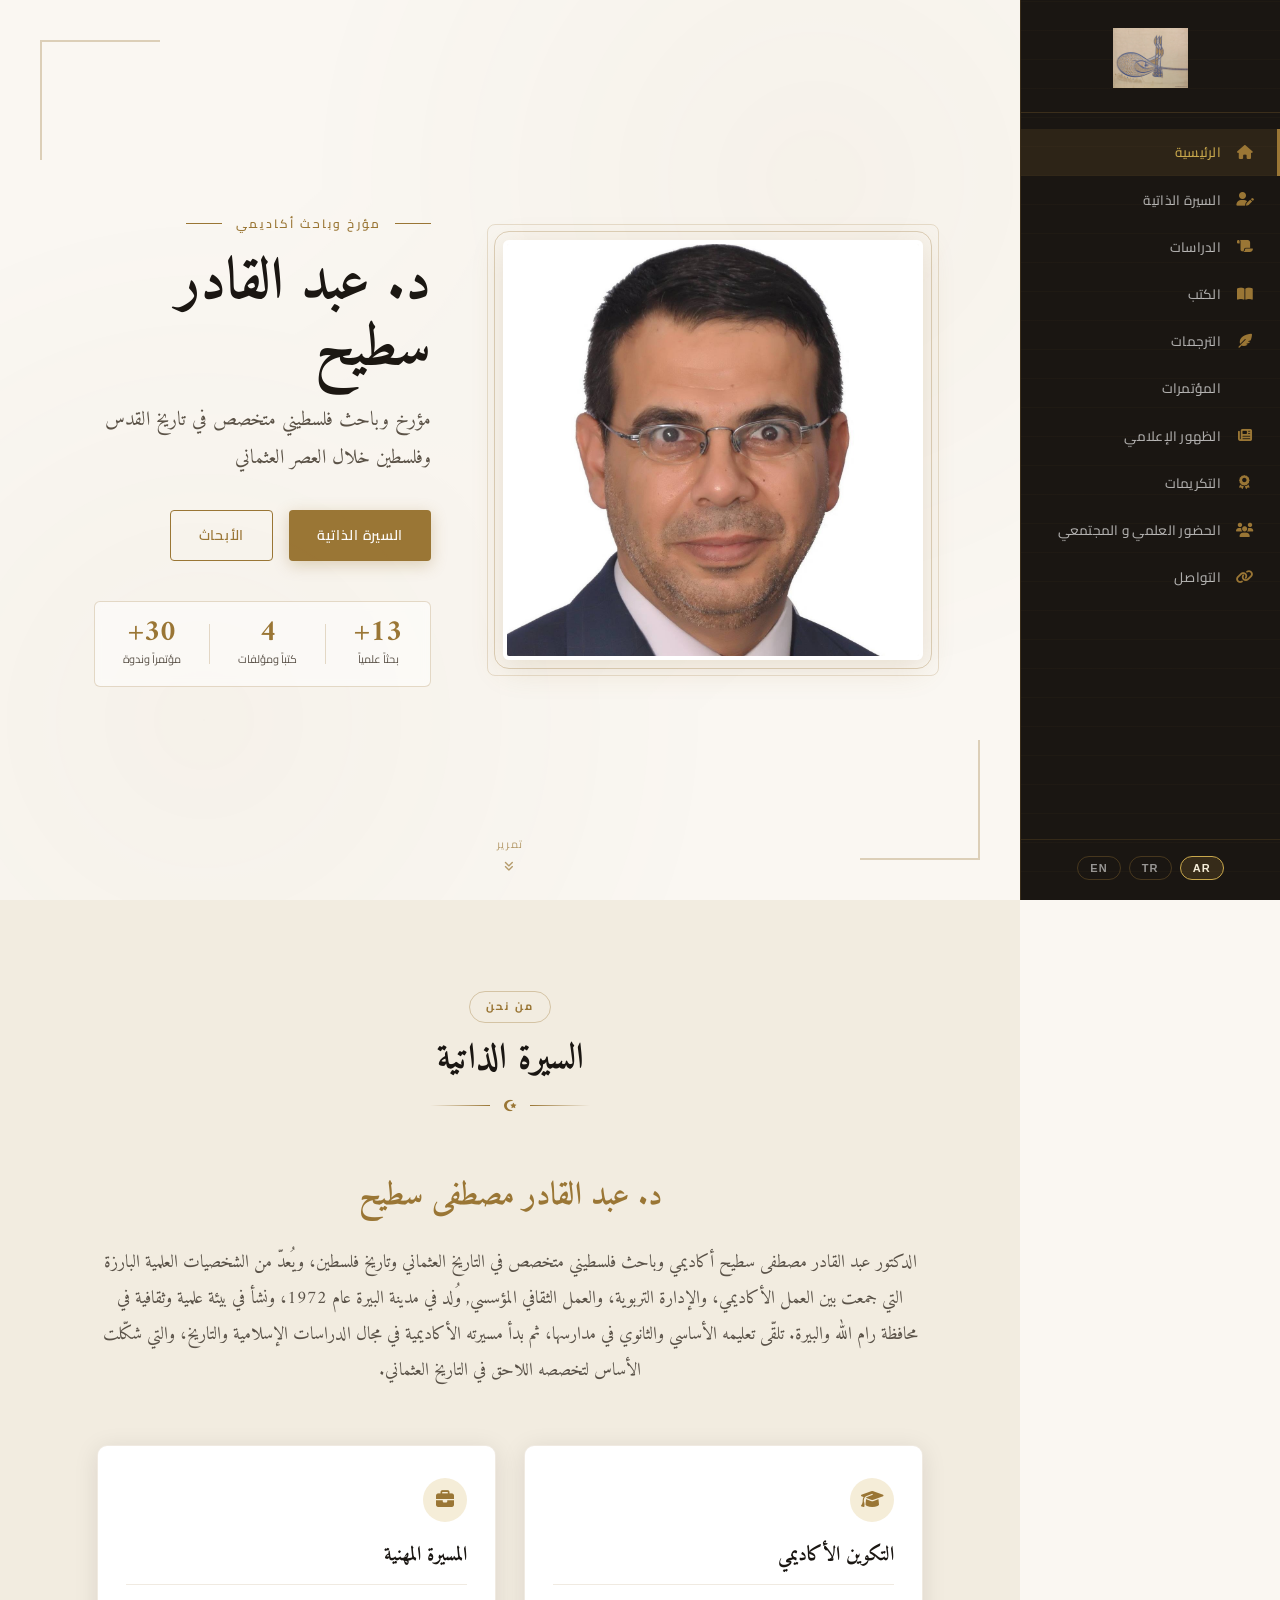
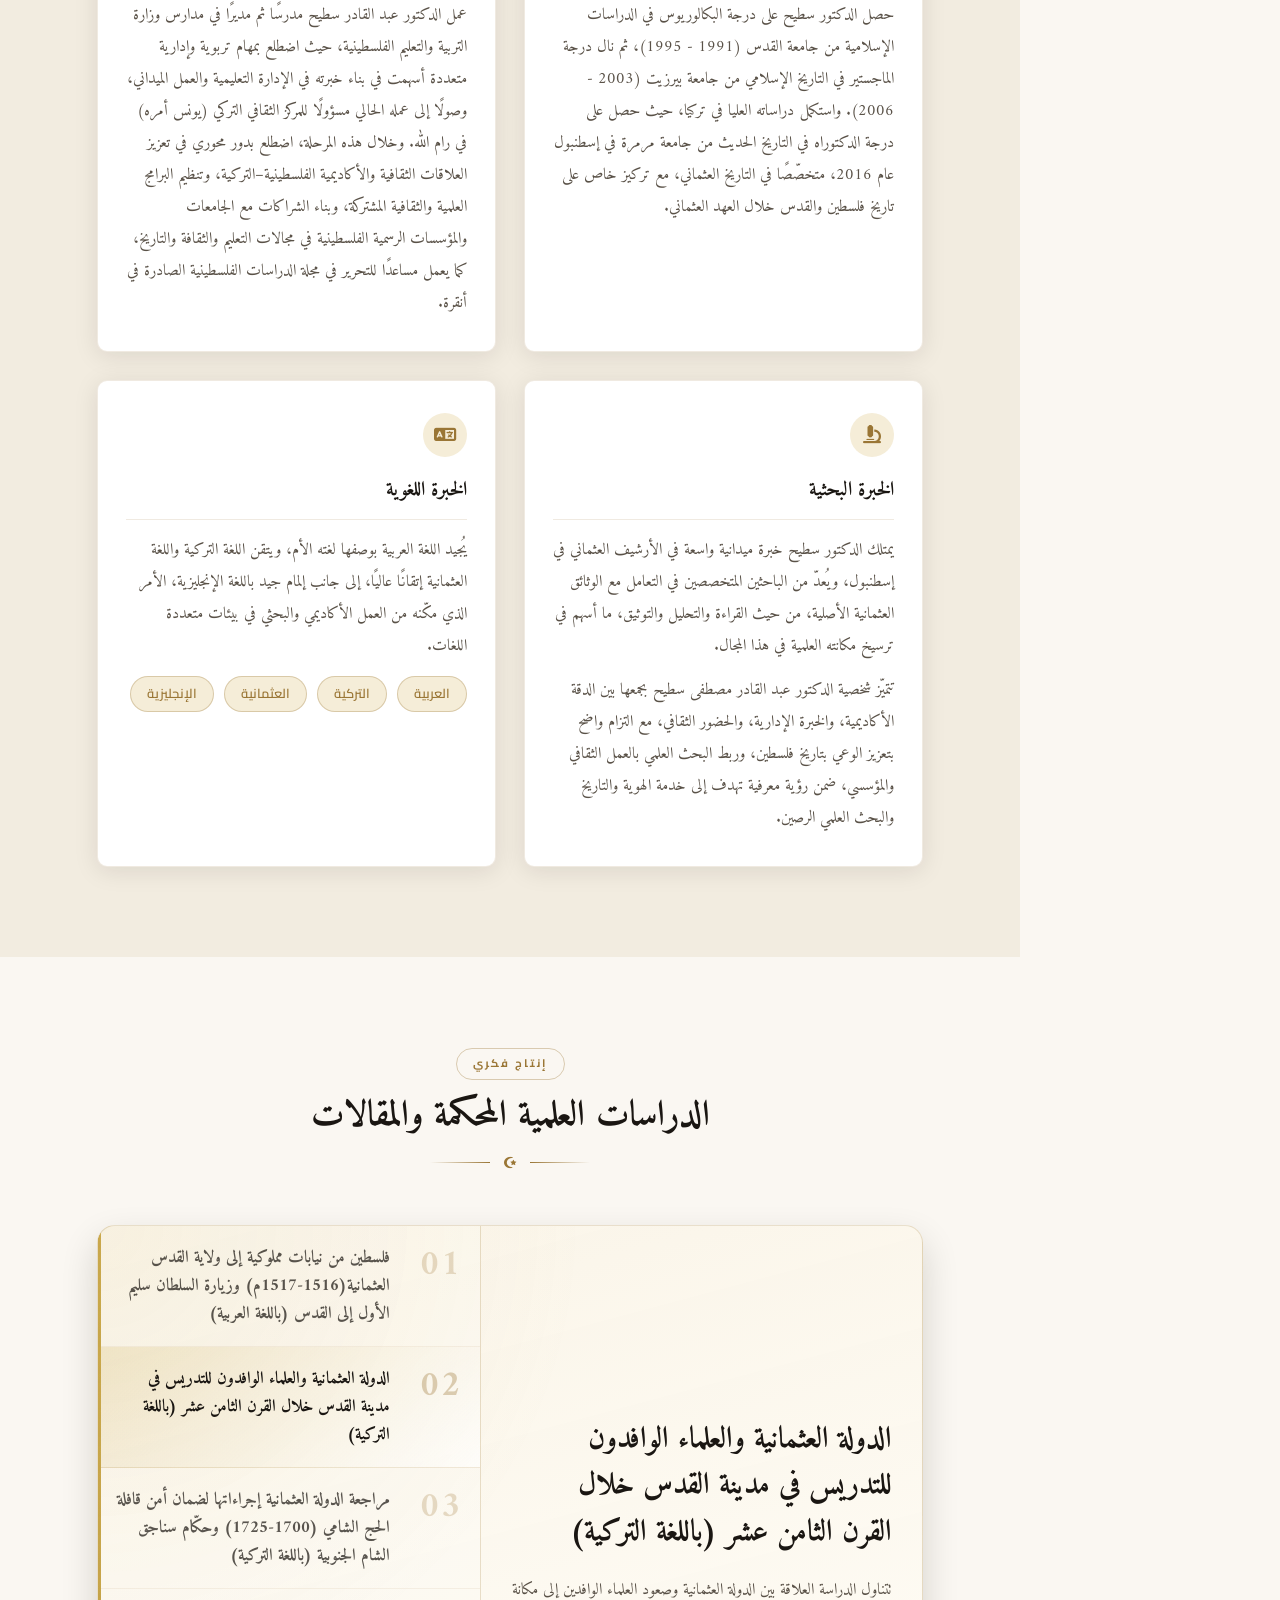
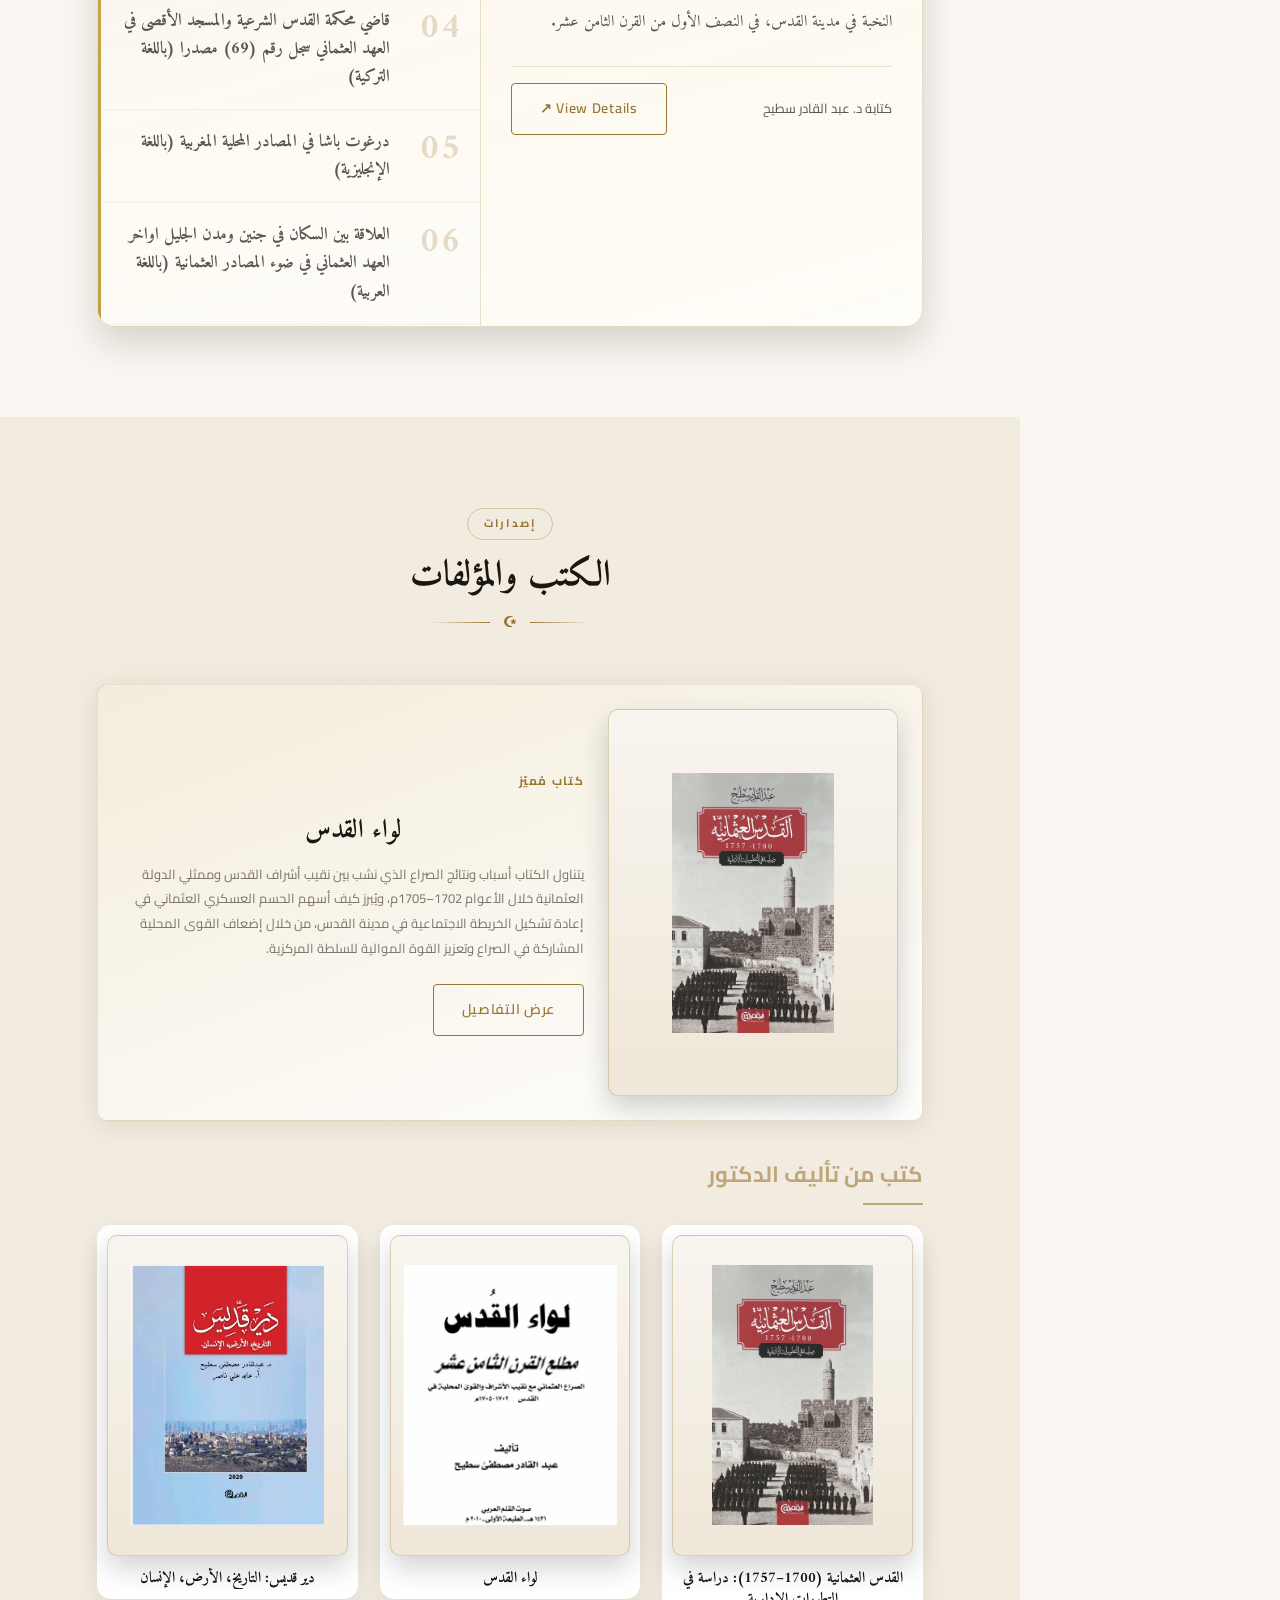
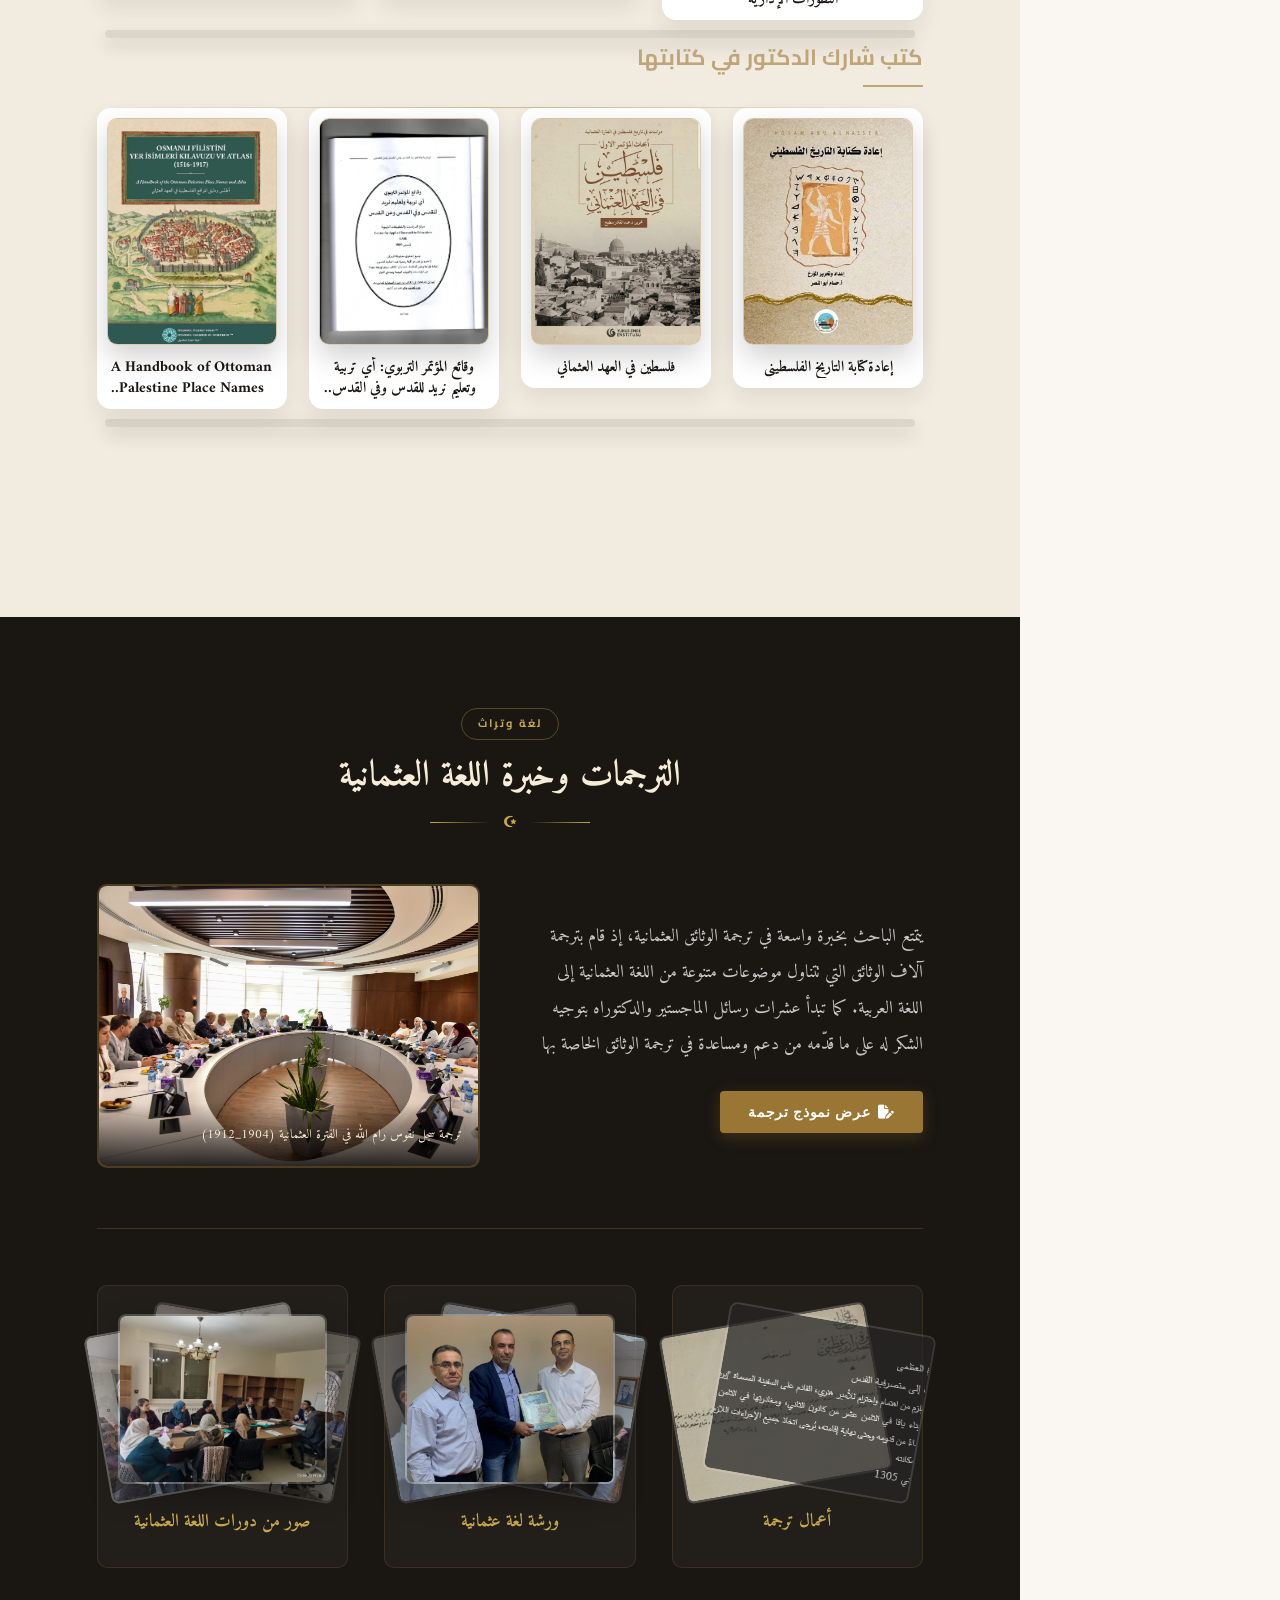
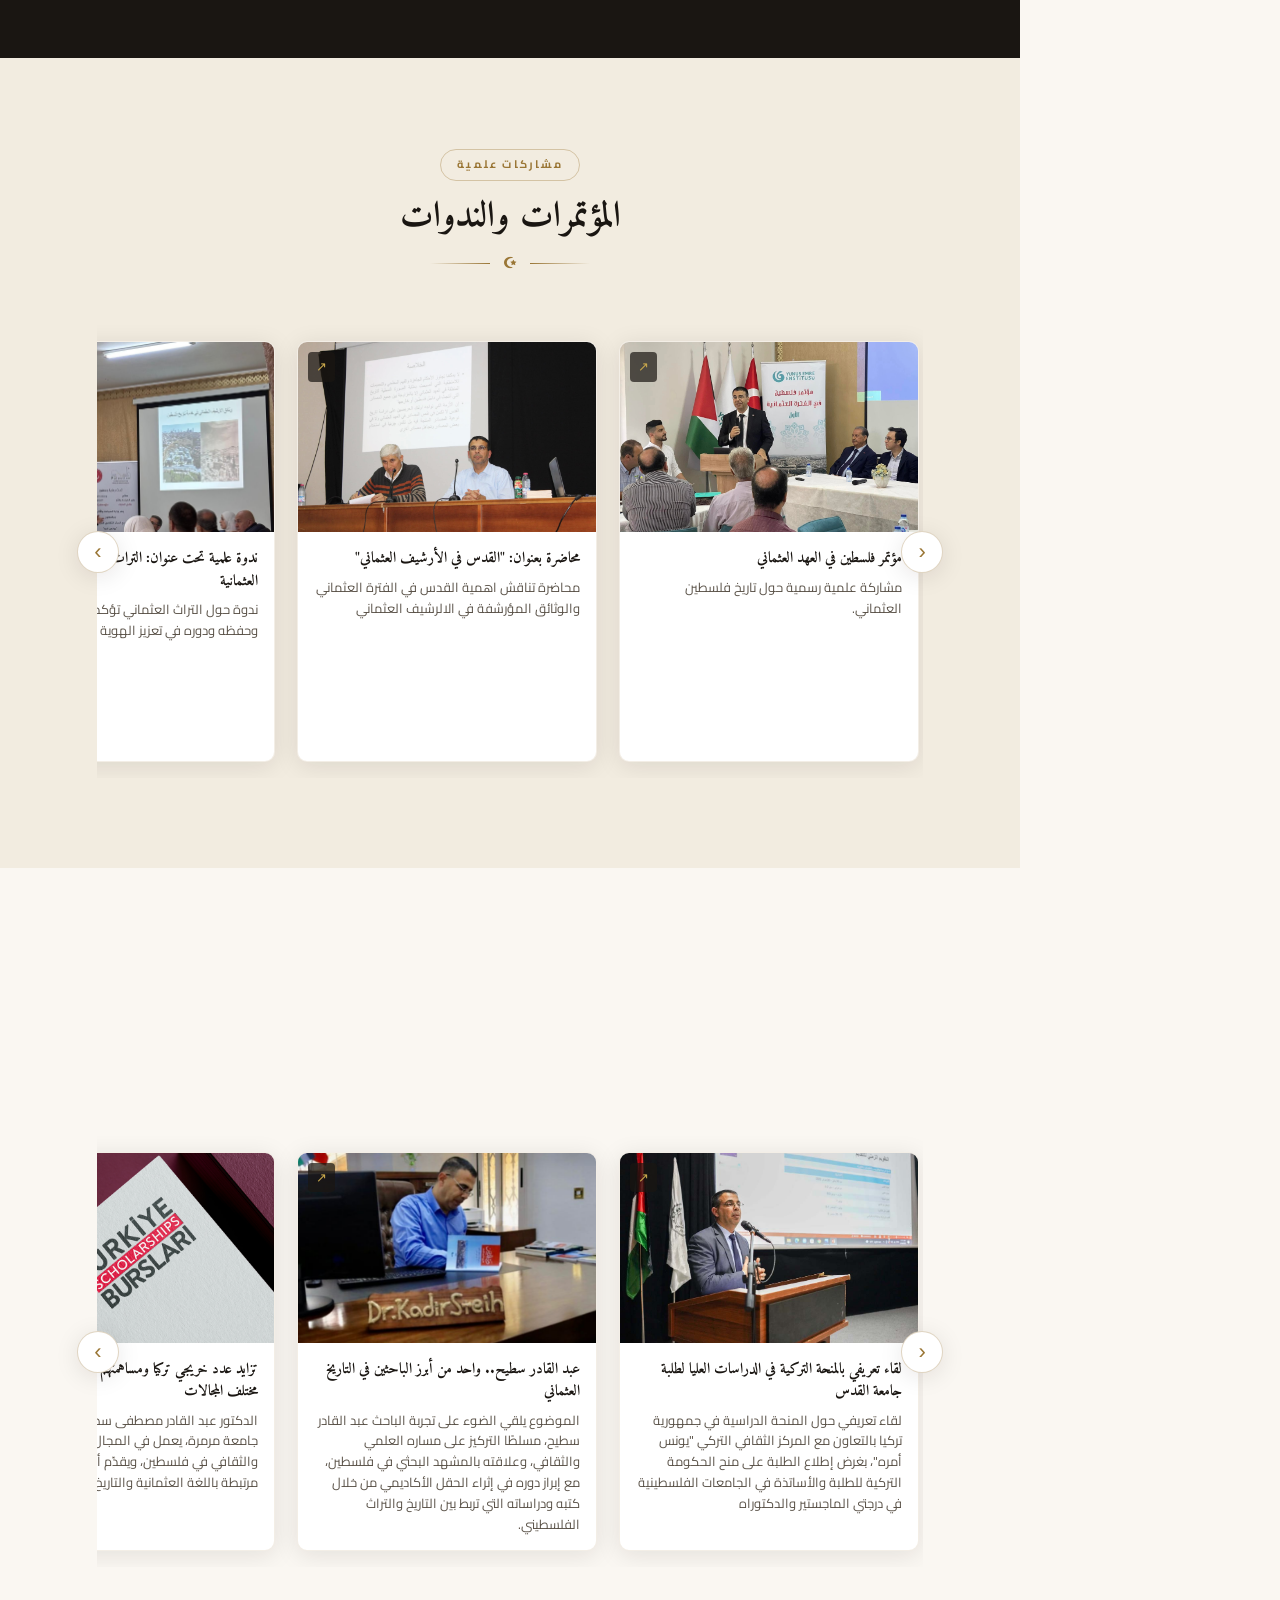
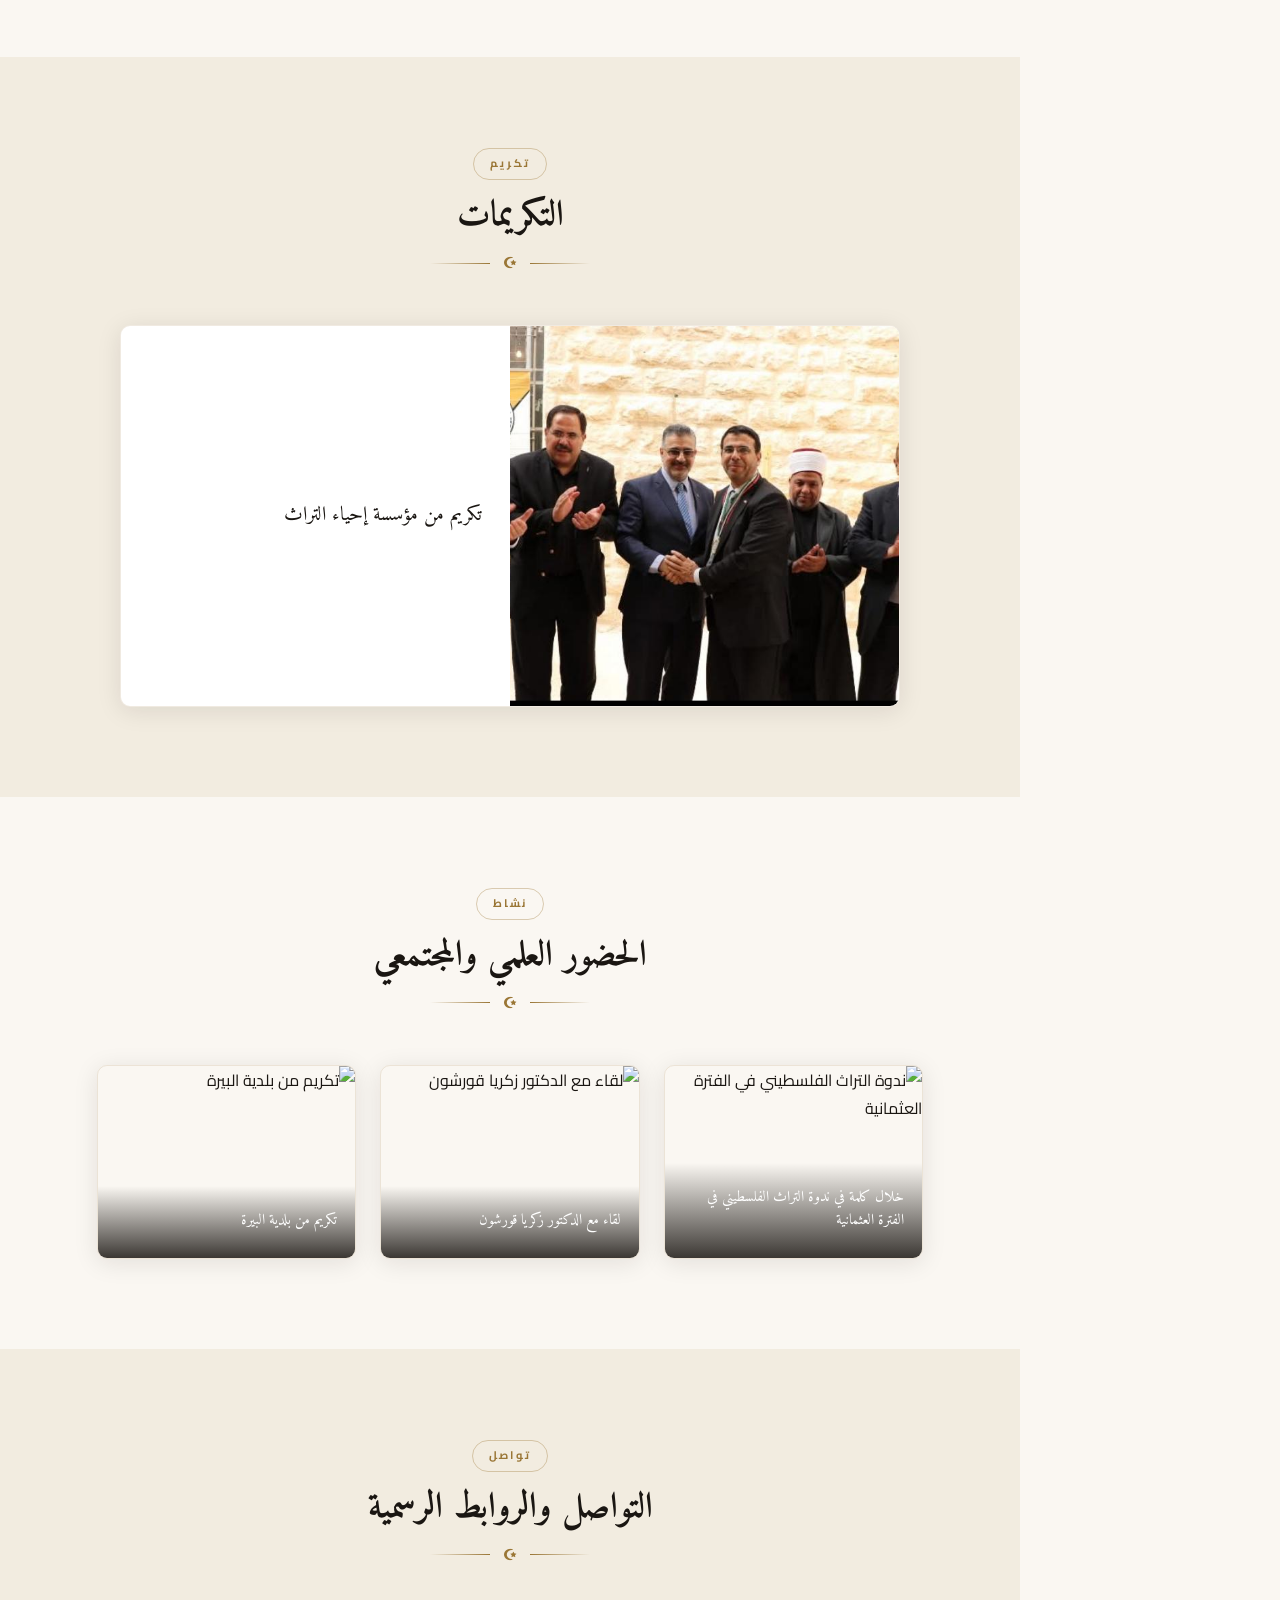
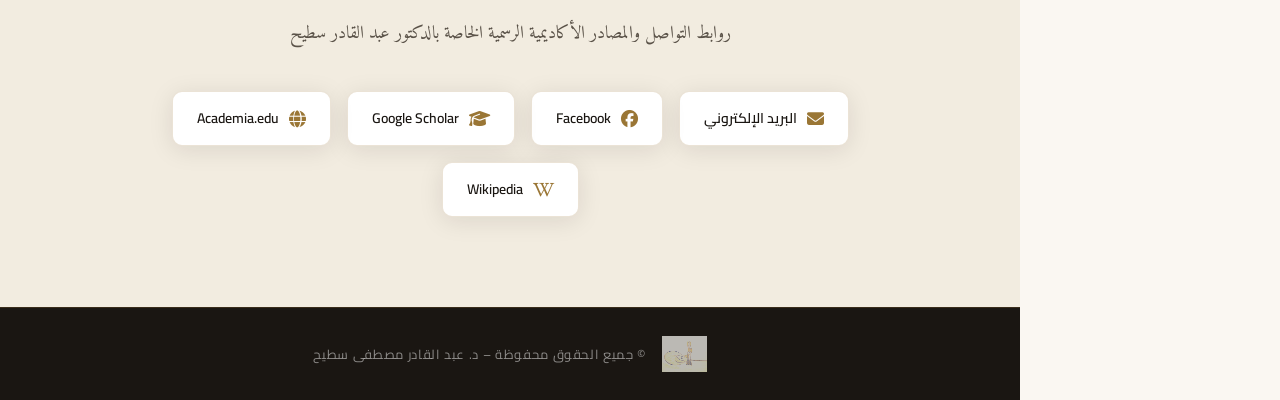
==== commit 3ac4509c: "Update index.html" ====
--- a/ar/index.html
+++ b/ar/index.html
@@ -2,6 +2,7 @@
 <html lang="ar" dir="rtl">
 <head>
   <meta charset="UTF-8">
+  <link rel="icon" type="image/webp" href="assets/logo.webp">
   <meta name="viewport" content="width=device-width, initial-scale=1.0">
   <base href="../">
   <meta name="description" content="الموقع الرسمي للدكتور عبد القادر مصطفى سطيح، الباحث الفلسطيني المتخصص في التاريخ العثماني وتاريخ القدس وفلسطين.">
@@ -1100,4 +1101,4 @@
 <script src="js/main.js" defer></script>
 
 </body>
-</html>+</html>
